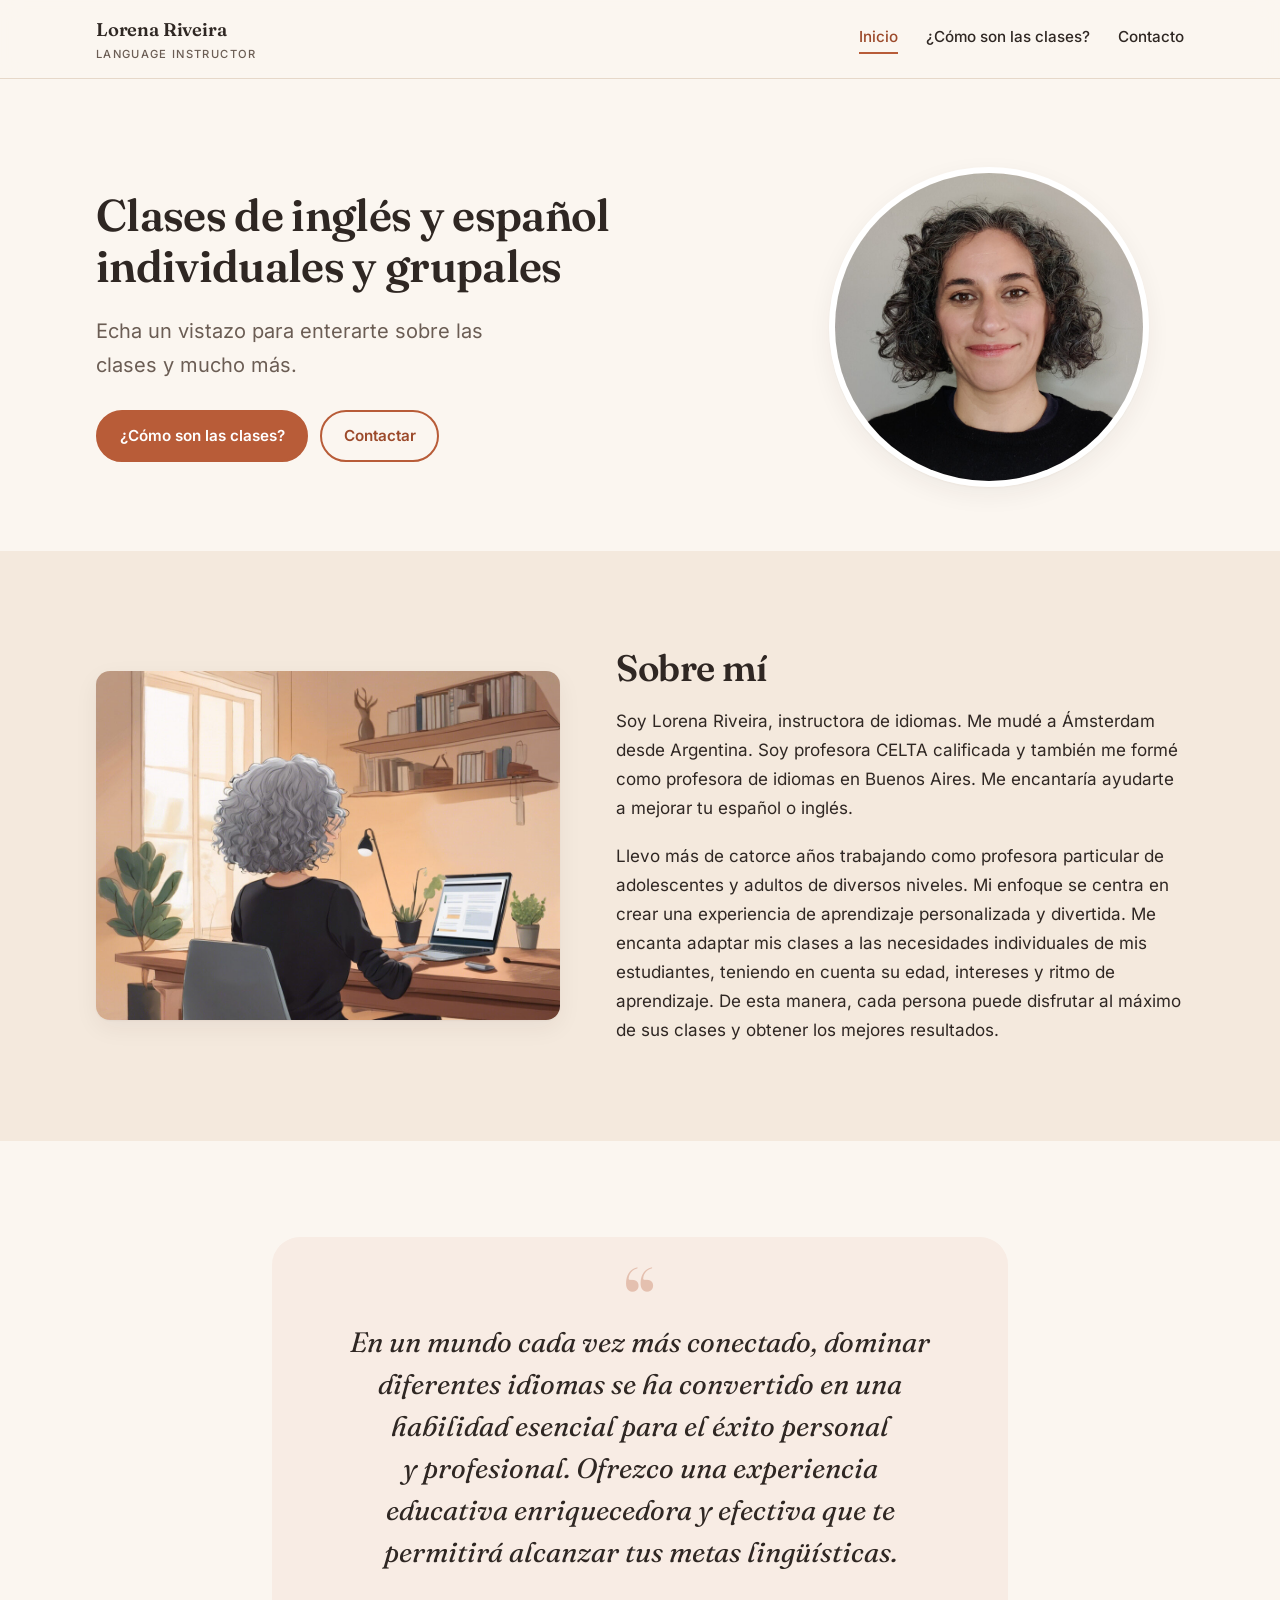
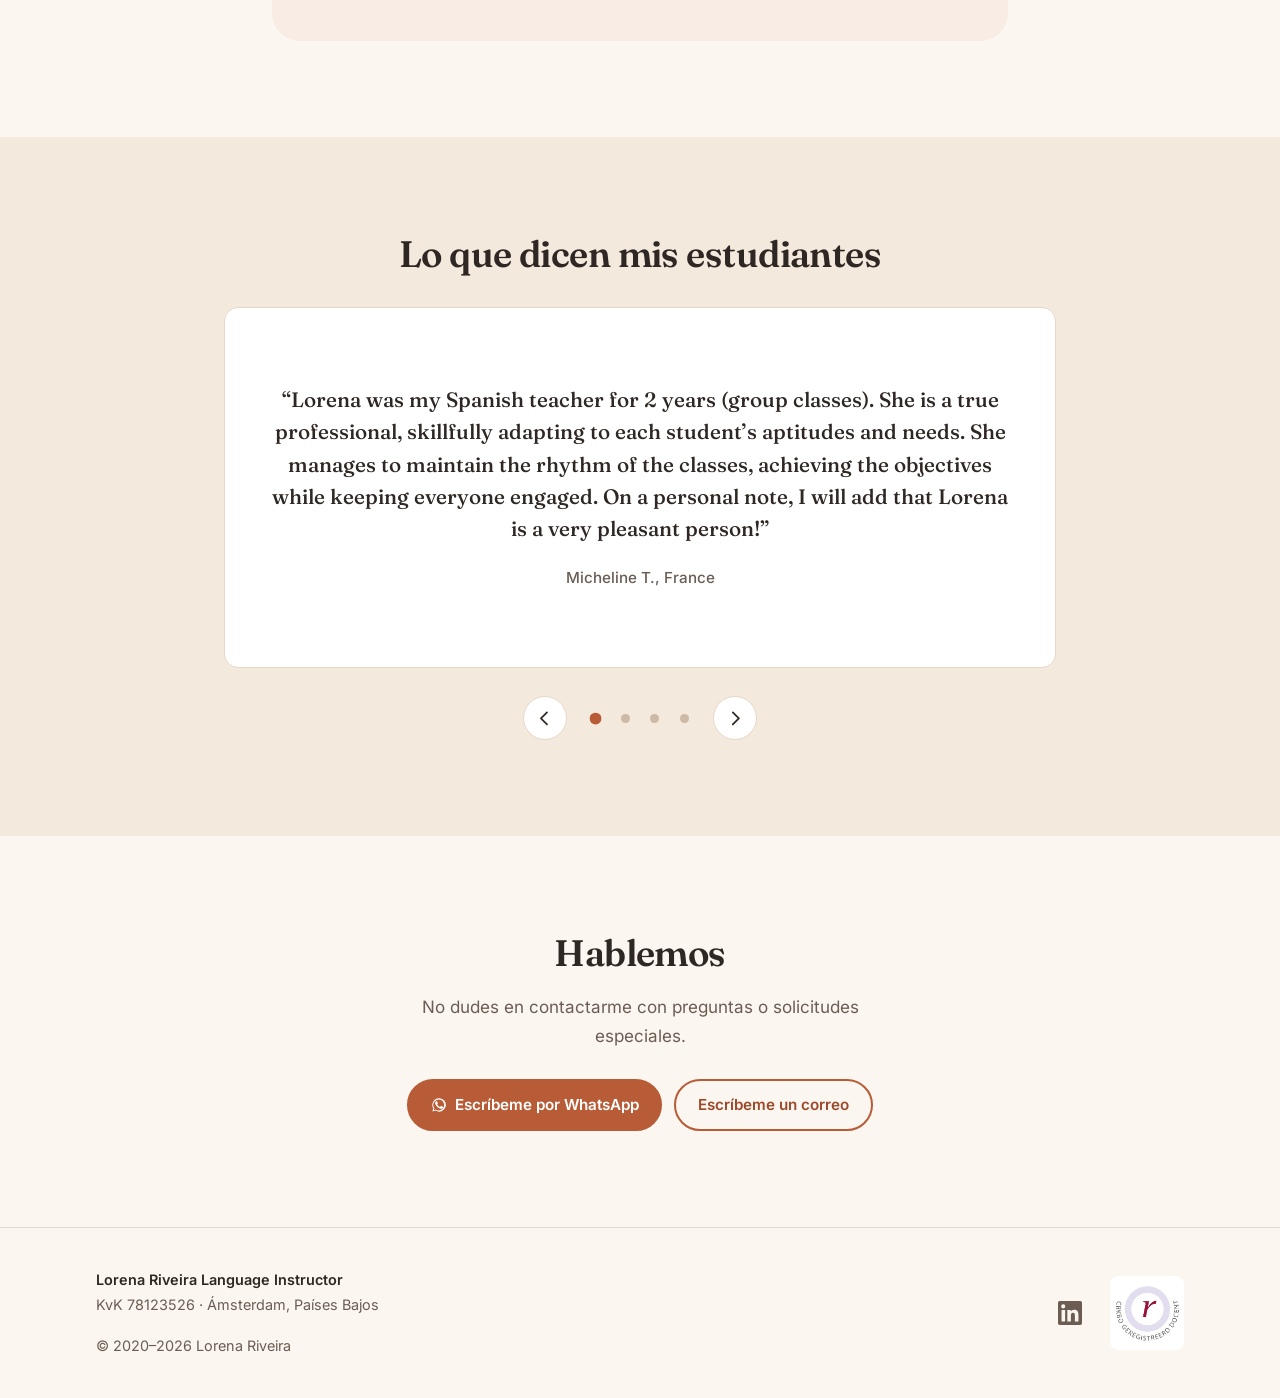
==== index.html @ a6ba4ea4 "Aloja las tipografías en el repositorio y añade datos estructurados Las ocho páginas cargaban Fraunc" ====
<!DOCTYPE html>
<html lang="es">
<head>
<meta charset="utf-8">
<meta name="viewport" content="width=device-width, initial-scale=1">
<title>Lorena Riveira — Clases de inglés y español en Ámsterdam</title>
<meta name="description" content="Clases de inglés y español, individuales y grupales, presenciales y online. Profesora CELTA con más de catorce años de experiencia con adolescentes y adultos.">
<link rel="canonical" href="https://lorenariveira.com/">
<meta property="og:title" content="Lorena Riveira — Clases de inglés y español">
<meta property="og:description" content="Clases individuales y grupales, presenciales y online, adaptadas a tus necesidades.">
<meta property="og:image" content="https://lorenariveira.com/assets/img/lorena-retrato.jpg">
<meta property="og:type" content="website">
<meta property="og:locale" content="es_ES">

<link rel="stylesheet" href="assets/css/style.css">
<script type="application/ld+json">
{
  "@context": "https://schema.org",
  "@graph": [
    {
      "@type": "WebSite",
      "@id": "https://lorenariveira.com/#sitio",
      "url": "https://lorenariveira.com/",
      "name": "Lorena Riveira — Language Instructor",
      "inLanguage": "es",
      "publisher": { "@id": "https://lorenariveira.com/#lorena" }
    },
    {
      "@type": "Person",
      "@id": "https://lorenariveira.com/#lorena",
      "name": "Lorena Riveira",
      "jobTitle": "Profesora de idiomas",
      "description": "Profesora de inglés y español en Ámsterdam, con más de catorce años de experiencia con adolescentes y adultos.",
      "url": "https://lorenariveira.com/",
      "image": "https://lorenariveira.com/assets/img/lorena-retrato.jpg",
      "email": "info@lorenariveira.com",
      "sameAs": ["https://www.linkedin.com/in/lorenariveira"],
      "knowsLanguage": [
        { "@type": "Language", "name": "Español", "alternateName": "es" },
        { "@type": "Language", "name": "Inglés", "alternateName": "en" }
      ],
      "hasCredential": {
        "@type": "EducationalOccupationalCredential",
        "credentialCategory": "certificate",
        "name": "CELTA — Certificate in Teaching English to Speakers of Other Languages"
      },
      "address": {
        "@type": "PostalAddress",
        "addressLocality": "Ámsterdam",
        "addressCountry": "NL"
      },
      "worksFor": { "@id": "https://lorenariveira.com/#negocio" }
    },
    {
      "@type": "Organization",
      "@id": "https://lorenariveira.com/#negocio",
      "name": "Lorena Riveira Language Instructor",
      "url": "https://lorenariveira.com/",
      "email": "info@lorenariveira.com",
      "founder": { "@id": "https://lorenariveira.com/#lorena" },
      "identifier": [
        { "@type": "PropertyValue", "name": "KvK", "value": "78123526" }
      ],
      "address": {
        "@type": "PostalAddress",
        "addressLocality": "Ámsterdam",
        "addressCountry": "NL"
      },
      "areaServed": [
        { "@type": "City", "name": "Ámsterdam" },
        { "@type": "Country", "name": "Países Bajos" }
      ]
    },
    {
      "@type": "Service",
      "@id": "https://lorenariveira.com/#clases",
      "name": "Clases de inglés y español",
      "serviceType": "Clases particulares de idiomas",
      "description": "Clases individuales y grupales de inglés y español, presenciales en Ámsterdam u online, con programas personalizados.",
      "url": "https://lorenariveira.com/clases.html",
      "provider": { "@id": "https://lorenariveira.com/#lorena" },
      "areaServed": [{ "@type": "City", "name": "Ámsterdam" }],
      "availableLanguage": [
        { "@type": "Language", "name": "Español", "alternateName": "es" },
        { "@type": "Language", "name": "Inglés", "alternateName": "en" }
      ],
      "audience": { "@type": "Audience", "audienceType": "Adolescentes y adultos" }
    }
  ]
}
</script>
</head>
<body>

<a class="saltar" href="#contenido">Saltar al contenido</a>

<header class="cabecera">
  <div class="contenedor cabecera__inner">
    <a class="marca" href="index.html">Lorena Riveira<span>Language Instructor</span></a>
    <nav class="nav" aria-label="Navegación principal">
      <a href="index.html" aria-current="page">Inicio</a>
      <a href="clases.html">¿Cómo son las clases?</a>
      <a href="#contacto">Contacto</a>
    </nav>
  </div>
</header>

<main id="contenido">

  <section class="portada">
    <div class="contenedor portada__grid">
      <div class="portada__texto">
        <h1><span class="nowrap">Clases de inglés y español</span><br>individuales y grupales</h1>
        <p class="portada__entradilla">Echa un vistazo para enterarte sobre las clases y mucho más.</p>
        <div class="portada__acciones">
          <a class="boton" href="clases.html">¿Cómo son las clases?</a>
          <a class="boton boton--fantasma" href="#contacto">Contactar</a>
        </div>
      </div>
      <img class="retrato" src="assets/img/lorena-retrato.jpg" width="800" height="800"
           alt="Retrato de Lorena Riveira">
    </div>
  </section>

  <section class="seccion seccion--alt" aria-labelledby="info">
    <div class="contenedor sobre__grid">
      <img class="sobre__imagen" src="assets/img/clases-ilustracion.jpg" width="1024" height="768"
           alt="Ilustración de Lorena dando clase desde su escritorio, frente al ordenador">
      <div>
        <h2 id="info">Sobre mí</h2>
        <p>Soy Lorena Riveira, instructora de idiomas. Me mudé a Ámsterdam desde Argentina. Soy profesora CELTA calificada y también me formé como profesora de idiomas en Buenos Aires. Me encantaría ayudarte a mejorar tu español o inglés.</p>
        <p>Llevo más de catorce años trabajando como profesora particular de adolescentes y adultos de diversos niveles. Mi enfoque se centra en crear una experiencia de aprendizaje personalizada y divertida. Me encanta adaptar mis clases a las necesidades individuales de mis estudiantes, teniendo en cuenta su edad, intereses y ritmo de aprendizaje. De esta manera, cada persona puede disfrutar al máximo de sus clases y obtener los mejores resultados.</p>
      </div>
    </div>
  </section>

  <section class="seccion">
    <div class="contenedor">
      <p class="destacado">En un mundo cada vez más conectado, dominar diferentes idiomas se ha convertido en una habilidad esencial para el éxito personal y profesional. Ofrezco una experiencia educativa enriquecedora y efectiva que te permitirá alcanzar tus metas lingüísticas.</p>
    </div>
  </section>

  <section class="seccion seccion--alt" aria-labelledby="testimonios">
    <div class="contenedor">
      <h2 id="testimonios" class="titulo-centrado">Lo que dicen mis estudiantes</h2>

      <div class="carrusel" data-carrusel role="group"
           aria-roledescription="carrusel" aria-label="Testimonios de estudiantes">
        <div class="carrusel__ventana">
          <ul class="carrusel__pista" data-pista>

            <li class="carrusel__slide">
              <figure class="testimonio">
                <blockquote lang="en">Lorena was my Spanish teacher for 2 years (group classes). She is a true professional, skillfully adapting to each student’s aptitudes and needs. She manages to maintain the rhythm of the classes, achieving the objectives while keeping everyone engaged. On a personal note, I will add that Lorena is a very pleasant person!</blockquote>
                <figcaption>Micheline T., France</figcaption>
              </figure>
            </li>

            <li class="carrusel__slide">
              <figure class="testimonio">
                <blockquote>Cinco minutos me llevó darme cuenta que era LA profe de inglés que estaba buscando. Tomo clases con Lorena hace un poco más de 3 años y fue la mejor decisión que pude haber tomado. Volví de un viaje que me hizo dar cuenta que necesitaba reforzar y re-aprender el inglés básico que había aprendido en la escuela. Paciencia, compromiso y dedicación son las palabras que la describen a Lorena como la mejor profe que vas a conocer. ¡¡Gracias Lorena!!</blockquote>
                <figcaption>Gabriela T., Argentina</figcaption>
              </figure>
            </li>

            <li class="carrusel__slide">
              <figure class="testimonio">
                <blockquote lang="en">Lorena helped me overcome the barrier of understanding English to finally be able to speak it with confidence. Her classes are dynamic, entertaining, and she always prepared the classes according to my interests. For several years I studied English, but I'm certain that it was with Lorena's classes that I gained confidence while I never got bored. I totally recommend her.</blockquote>
                <figcaption>Evelyn L., Netherlands</figcaption>
              </figure>
            </li>

            <li class="carrusel__slide">
              <figure class="testimonio">
                <blockquote lang="en">My experience with Lorena as an English teacher was excellent. She is a great teacher: responsible, flexible, observant and innovative. In her classes she always looked for the way to integrate methodologies and pedagogical tools that adapt to my needs. It was a great learning experience!</blockquote>
                <figcaption>Juan G., Argentina</figcaption>
              </figure>
            </li>

          </ul>
        </div>

        <div class="carrusel__controles">
          <button class="carrusel__flecha" type="button" data-anterior aria-label="Testimonio anterior">
            <svg viewBox="0 0 24 24" aria-hidden="true"><path d="M15 5l-7 7 7 7" fill="none" stroke="currentColor" stroke-width="2" stroke-linecap="round" stroke-linejoin="round"/></svg>
          </button>
          <div class="carrusel__puntos" data-puntos></div>
          <button class="carrusel__flecha" type="button" data-siguiente aria-label="Testimonio siguiente">
            <svg viewBox="0 0 24 24" aria-hidden="true"><path d="M9 5l7 7-7 7" fill="none" stroke="currentColor" stroke-width="2" stroke-linecap="round" stroke-linejoin="round"/></svg>
          </button>
        </div>
      </div>
    </div>
  </section>

  <section class="seccion contacto" id="contacto" aria-labelledby="contacto-titulo">
    <div class="contenedor">
      <h2 id="contacto-titulo">Hablemos</h2>
      <p>No dudes en contactarme con preguntas o solicitudes especiales.</p>
      <div class="contacto__acciones">
        <a class="boton" href="https://wa.me/qr/J2IYGOXS4OORE1" target="_blank" rel="noopener">
          <svg viewBox="0 0 24 24" aria-hidden="true"><path d="M17.5 14.4c-.3-.2-1.7-.9-2-1-.3-.1-.5-.1-.7.2-.2.3-.7.9-.9 1.1-.2.2-.3.2-.6.1-.3-.2-1.2-.5-2.3-1.4-.9-.8-1.4-1.7-1.6-2-.2-.3 0-.5.1-.6l.5-.6c.1-.2.2-.3.3-.5 0-.2 0-.4 0-.5 0-.2-.7-1.6-.9-2.2-.2-.6-.5-.5-.7-.5h-.6c-.2 0-.5.1-.8.4-.3.3-1 1-1 2.5s1.1 2.9 1.2 3.1c.2.2 2.1 3.2 5.1 4.5.7.3 1.3.5 1.7.6.7.2 1.4.2 1.9.1.6-.1 1.7-.7 2-1.4.2-.7.2-1.3.2-1.4-.1-.1-.3-.2-.6-.3zM12 2A10 10 0 0 0 3.5 17.2L2 22l4.9-1.6A10 10 0 1 0 12 2zm0 18.2c-1.6 0-3.2-.4-4.5-1.2l-.3-.2-3 1 .8-2.9-.2-.3A8.2 8.2 0 1 1 12 20.2z"/></svg>
          Escríbeme por WhatsApp
        </a>
        <a class="boton boton--fantasma" href="mailto:info@lorenariveira.com?subject=Contacto%20desde%20lorenariveira.com" target="_blank" rel="noopener">Escríbeme un correo</a>
      </div>
    </div>
  </section>

</main>

<footer class="pie">
  <div class="contenedor pie__inner">
    <div>
      <p><strong>Lorena Riveira Language Instructor</strong><br>
      KvK 78123526 · Ámsterdam, Países Bajos</p>
      <p>© 2020–2026 Lorena Riveira</p>
    </div>
    <div class="pie__marcas">
      <a class="pie__social" href="https://www.linkedin.com/in/lorenariveira"
         target="_blank" rel="noopener" aria-label="Perfil de Lorena Riveira en LinkedIn">
        <svg viewBox="0 0 24 24" fill="currentColor" aria-hidden="true">
          <path d="M20.45 20.45h-3.56v-5.57c0-1.33-.03-3.04-1.85-3.04-1.86 0-2.14 1.45-2.14 2.94v5.67H9.35V9h3.41v1.56h.05c.47-.9 1.63-1.85 3.36-1.85 3.59 0 4.26 2.37 4.26 5.45v6.29zM5.34 7.43a2.07 2.07 0 1 1 0-4.13 2.07 2.07 0 0 1 0 4.13zM7.12 20.45H3.55V9h3.57v11.45zM22.22 0H1.77C.79 0 0 .77 0 1.72v20.56C0 23.23.79 24 1.77 24h20.45c.98 0 1.78-.77 1.78-1.72V1.72C24 .77 23.2 0 22.22 0z"/>
        </svg>
      </a>
      <img class="pie__sello" src="assets/img/crkbo.jpg" width="283" height="283"
           alt="Sello de registro CRKBO como docente acreditada">
    </div>
  </div>
</footer>

<script src="assets/js/revelar.js" defer></script>
<script src="assets/js/carrusel.js" defer></script>
</body>
</html>
---- assets/css/style.css ----
/* ---------------------------------------------------------------
   Lorena Riveira — Language Instructor
   Paleta cálida inspirada en la ilustración del estudio.
   --------------------------------------------------------------- */

/* Tipografías ------------------------------------------------------
   Alojadas aquí a propósito, no en fonts.googleapis.com: servidas
   desde Google, el navegador de cada visitante le entrega su IP antes
   de que la página cargue y sin consentimiento. Ver CLAUDE.md.

   Las dos son fuentes variables, así que un solo archivo cubre todo
   el rango de grosores; por eso hay seis archivos y no catorce. Los
   `unicode-range` son los de Google sin tocar: si el texto solo usa
   latín básico, el navegador ni descarga el archivo `latin-ext`.
   ------------------------------------------------------------------ */

@font-face {
  font-family: "Fraunces";
  font-style: normal;
  font-weight: 500 600;
  font-display: swap;
  src: url(../fuentes/fraunces-normal-latin.woff2) format("woff2");
  unicode-range: U+0000-00FF, U+0131, U+0152-0153, U+02BB-02BC, U+02C6, U+02DA, U+02DC, U+0304, U+0308, U+0329, U+2000-206F, U+20AC, U+2122, U+2191, U+2193, U+2212, U+2215, U+FEFF, U+FFFD;
}
@font-face {
  font-family: "Fraunces";
  font-style: normal;
  font-weight: 500 600;
  font-display: swap;
  src: url(../fuentes/fraunces-normal-latin-ext.woff2) format("woff2");
  unicode-range: U+0100-02BA, U+02BD-02C5, U+02C7-02CC, U+02CE-02D7, U+02DD-02FF, U+0304, U+0308, U+0329, U+1D00-1DBF, U+1E00-1E9F, U+1EF2-1EFF, U+2020, U+20A0-20AB, U+20AD-20C0, U+2113, U+2C60-2C7F, U+A720-A7FF;
}
@font-face {
  font-family: "Fraunces";
  font-style: italic;
  font-weight: 400 500;
  font-display: swap;
  src: url(../fuentes/fraunces-cursiva-latin.woff2) format("woff2");
  unicode-range: U+0000-00FF, U+0131, U+0152-0153, U+02BB-02BC, U+02C6, U+02DA, U+02DC, U+0304, U+0308, U+0329, U+2000-206F, U+20AC, U+2122, U+2191, U+2193, U+2212, U+2215, U+FEFF, U+FFFD;
}
@font-face {
  font-family: "Fraunces";
  font-style: italic;
  font-weight: 400 500;
  font-display: swap;
  src: url(../fuentes/fraunces-cursiva-latin-ext.woff2) format("woff2");
  unicode-range: U+0100-02BA, U+02BD-02C5, U+02C7-02CC, U+02CE-02D7, U+02DD-02FF, U+0304, U+0308, U+0329, U+1D00-1DBF, U+1E00-1E9F, U+1EF2-1EFF, U+2020, U+20A0-20AB, U+20AD-20C0, U+2113, U+2C60-2C7F, U+A720-A7FF;
}
@font-face {
  font-family: "Inter";
  font-style: normal;
  font-weight: 400 600;
  font-display: swap;
  src: url(../fuentes/inter-normal-latin.woff2) format("woff2");
  unicode-range: U+0000-00FF, U+0131, U+0152-0153, U+02BB-02BC, U+02C6, U+02DA, U+02DC, U+0304, U+0308, U+0329, U+2000-206F, U+20AC, U+2122, U+2191, U+2193, U+2212, U+2215, U+FEFF, U+FFFD;
}
@font-face {
  font-family: "Inter";
  font-style: normal;
  font-weight: 400 600;
  font-display: swap;
  src: url(../fuentes/inter-normal-latin-ext.woff2) format("woff2");
  unicode-range: U+0100-02BA, U+02BD-02C5, U+02C7-02CC, U+02CE-02D7, U+02DD-02FF, U+0304, U+0308, U+0329, U+1D00-1DBF, U+1E00-1E9F, U+1EF2-1EFF, U+2020, U+20A0-20AB, U+20AD-20C0, U+2113, U+2C60-2C7F, U+A720-A7FF;
}

:root {
  --crema:      #fbf6f0;
  --crema-alt:  #f4e9dd;
  --tinta:      #2f2723;
  --tinta-suave:#6b5d54;
  --terracota:  #b85c38;
  --terracota-o:#9c4a2b;
  --salvia:     #7c8f74;
  --borde:      #e6d8c9;

  --ancho: 68rem;
  --radio: 14px;
  --sombra: 0 1px 2px rgb(47 39 35 / .04), 0 8px 24px rgb(47 39 35 / .06);

  --display: "Fraunces", Georgia, "Times New Roman", serif;
  --texto: "Inter", system-ui, -apple-system, "Segoe UI", sans-serif;
}

*, *::before, *::after { box-sizing: border-box; }

html { scroll-behavior: smooth; }

body {
  margin: 0;
  background: var(--crema);
  color: var(--tinta);
  font-family: var(--texto);
  font-size: 1.0625rem;
  line-height: 1.7;
  -webkit-font-smoothing: antialiased;
}

img { max-width: 100%; height: auto; display: block; }

a { color: var(--terracota-o); }
a:hover { color: var(--terracota); }

h1, h2, h3 {
  font-family: var(--display);
  font-weight: 600;
  line-height: 1.15;
  letter-spacing: -0.015em;
  margin: 0 0 .5em;
}

h1 { font-size: clamp(2.1rem, 5.2vw, 3.4rem); }
h2 { font-size: clamp(1.6rem, 3.4vw, 2.3rem); }
h3 { font-size: 1.2rem; letter-spacing: -0.005em; }

p { margin: 0 0 1.15em; }
p:last-child { margin-bottom: 0; }

.contenedor {
  width: min(100% - 2.5rem, var(--ancho));
  margin-inline: auto;
}

.seccion { padding: clamp(3.5rem, 8vw, 6rem) 0; }
.seccion--alt { background: var(--crema-alt); }

/* Accesibilidad: salto al contenido -------------------------------- */
.saltar {
  position: absolute;
  left: -9999px;
  background: var(--tinta);
  color: var(--crema);
  padding: .7rem 1.1rem;
  border-radius: 0 0 var(--radio) 0;
  z-index: 100;
}
.saltar:focus { left: 0; top: 0; }

:focus-visible {
  outline: 3px solid var(--terracota);
  outline-offset: 3px;
  border-radius: 4px;
}

/* Cabecera --------------------------------------------------------- */
.cabecera {
  position: sticky;
  top: 0;
  z-index: 50;
  background: rgb(251 246 240 / .88);
  backdrop-filter: blur(10px);
  border-bottom: 1px solid var(--borde);
}

.cabecera__inner {
  display: flex;
  align-items: center;
  justify-content: space-between;
  gap: 1.5rem;
  padding: .85rem 0;
  flex-wrap: wrap;
}

.marca {
  font-family: var(--display);
  font-size: 1.15rem;
  font-weight: 600;
  color: var(--tinta);
  text-decoration: none;
  letter-spacing: -0.01em;
}
.marca span { display: block; font-family: var(--texto); font-size: .7rem; font-weight: 500;
  letter-spacing: .12em; text-transform: uppercase; color: var(--tinta-suave); }

.nav { display: flex; align-items: center; gap: clamp(.9rem, 2.5vw, 1.75rem); flex-wrap: wrap; }

.nav a {
  color: var(--tinta);
  text-decoration: none;
  font-size: .95rem;
  font-weight: 500;
  padding-bottom: 2px;
  border-bottom: 2px solid transparent;
}
.nav a:hover { border-bottom-color: var(--terracota); }
.nav a[aria-current="page"] { border-bottom-color: var(--terracota); color: var(--terracota-o); }

/* Botones ---------------------------------------------------------- */
.boton {
  display: inline-flex;
  align-items: center;
  gap: .5rem;
  background: var(--terracota);
  color: #fff;
  text-decoration: none;
  font-weight: 600;
  font-size: .95rem;
  padding: .7rem 1.35rem;
  border-radius: 999px;
  border: 2px solid var(--terracota);
  transition: background .18s ease, transform .18s ease;
}
.boton:hover { background: var(--terracota-o); border-color: var(--terracota-o); color: #fff; transform: translateY(-1px); }

.boton--fantasma { background: transparent; color: var(--terracota-o); }
.boton--fantasma:hover { background: var(--terracota); color: #fff; }

.boton svg { width: 1.05em; height: 1.05em; fill: currentColor; }

/* Portada ---------------------------------------------------------- */
.portada { padding: clamp(3rem, 8vw, 5.5rem) 0 clamp(2.5rem, 6vw, 4rem); }

.portada__grid {
  display: grid;
  grid-template-columns: 1.3fr .8fr;
  gap: clamp(2rem, 5vw, 4rem);
  align-items: center;
}

/* La columna de texto se declara contenedor para poder medirla: así el
   titular se dimensiona según su ancho real y nunca parte "Clases de
   inglés y español" en dos, ni se desborda en pantallas estrechas. */
.portada__texto { container-type: inline-size; }

.portada h1 { font-size: min(7cqi, 3.2rem); }

/* Portada sin imagen: una sola columna centrada. */
.portada--simple .portada__texto { max-width: 42rem; margin-inline: auto; text-align: center; }
.portada--simple .portada__entradilla { max-width: 38ch; margin-inline: auto; }

.nowrap { white-space: nowrap; }

.portada__entradilla {
  font-size: clamp(1.05rem, 2vw, 1.25rem);
  color: var(--tinta-suave);
  max-width: 34ch;
}

.portada__acciones { display: flex; gap: .75rem; flex-wrap: wrap; margin-top: 1.75rem; }

/* El retrato es solo imagen, sin enlace: es lo primero que se ve y sacar de la
   página desde ahí sería trabajar en contra. LinkedIn se enlaza desde el pie. */
.retrato {
  width: 100%;
  max-width: 20rem;
  margin-inline: auto;
  border-radius: 50%;
  aspect-ratio: 1;
  object-fit: cover;
  box-shadow: var(--sombra);
  border: 6px solid #fff;
}

/* Bloque "sobre mí" ------------------------------------------------ */
.sobre__grid {
  display: grid;
  grid-template-columns: .9fr 1.1fr;
  gap: clamp(2rem, 5vw, 3.5rem);
  align-items: center;
}

.sobre__imagen { border-radius: var(--radio); box-shadow: var(--sombra); }

/* Cita destacada --------------------------------------------------- */
/* Más estrecha que el carrusel de testimonios (52rem) para que se lea como
   una frase suelta y no como otro bloque más de la página. */
.destacado {
  position: relative;
  max-width: 46rem;
  margin-inline: auto;
  background: #f8ece4;              /* terracota muy diluido sobre la crema */
  border-radius: 28px;
  padding: clamp(4rem, 8vw, 5.25rem) clamp(2rem, 6vw, 4rem) clamp(3rem, 6vw, 4.25rem);
  text-align: center;
  font-family: var(--display);
  font-style: italic;
  font-weight: 400;
  font-size: clamp(1.3rem, 2.7vw, 1.75rem);
  line-height: 1.5;
  color: var(--tinta);
  text-wrap: balance;
  transition: opacity .6s ease, translate .6s ease;
}

/* Comilla de apertura, decorativa. */
.destacado::before {
  content: "\201C";
  position: absolute;
  top: clamp(1rem, 3vw, 1.5rem);
  left: 50%;
  translate: -50% 0;
  font-style: normal;
  font-weight: 600;
  font-size: clamp(4rem, 9vw, 5.5rem);
  line-height: 1;
  color: var(--terracota);
  opacity: .3;
}

/* Tarjetas --------------------------------------------------------- */
.tarjetas {
  display: grid;
  grid-template-columns: repeat(auto-fit, minmax(17rem, 1fr));
  gap: 1.5rem;
  list-style: none;
  padding: 0;
  margin: 0;
}

.tarjeta {
  background: #fff;
  border: 1px solid var(--borde);
  border-radius: var(--radio);
  padding: 1.75rem;
  box-shadow: var(--sombra);
  /* "translate" es una propiedad aparte de "transform": la aparición al hacer
     scroll usa la primera y el hover la segunda, así no se pisan entre ellas. */
  transition: transform .22s ease, box-shadow .22s ease, border-color .22s ease,
              opacity .5s ease, translate .5s ease;
}

.tarjeta:hover {
  transform: translateY(-6px);
  border-color: #d9c4ad;
  box-shadow: 0 3px 6px rgb(47 39 35 / .06), 0 20px 44px rgb(47 39 35 / .13);
}

.tarjeta h3 { color: var(--terracota-o); margin-bottom: .55rem; text-align: center; }
.tarjeta p { color: var(--tinta-suave); font-size: 1rem; }

.tarjeta__icono {
  display: grid;
  place-items: center;
  width: 3.25rem;
  height: 3.25rem;
  margin: 0 auto 1.1rem;
  border-radius: 50%;
  background: var(--crema-alt);
  color: var(--terracota);
}
.tarjeta__icono svg { width: 1.7rem; height: 1.7rem; }

/* Franja de datos rápidos ------------------------------------------ */
.datos {
  display: flex;
  flex-wrap: wrap;
  justify-content: center;
  gap: .5rem 1.9rem;
  list-style: none;
  padding: 0;
  margin: 1.9rem 0 0;
  font-size: .9rem;
  font-weight: 500;
  color: var(--tinta-suave);
}

/* Sin fondo ni borde: sueltos sobre el fondo, con un punto que los separa
   sin encerrarlos. Al partirse en varias líneas siguen alineados. */
.datos li { display: flex; align-items: center; gap: .55rem; }

.datos li::before {
  content: "";
  flex: none;
  width: .35rem;
  height: .35rem;
  border-radius: 50%;
  background: var(--terracota);
}

/* En pantallas estrechas la fila centrada se partía en escalera, con unos
   datos solos y otros emparejados. En dos columnas fijas quedan alineados. */
@media (max-width: 30rem) {
  .datos {
    display: grid;
    grid-template-columns: 1fr 1fr;
    max-width: 22rem;
    margin-inline: auto;
    gap: .65rem 1rem;
    font-size: .84rem;
    text-align: left;
  }

  .datos li { align-items: start; }
  .datos li::before { margin-top: .45em; }
}

/* Aparición al hacer scroll ---------------------------------------- */
/* La clase "con-revelado" la pone el JS: sin JavaScript nada se oculta. */
.con-revelado .tarjetas > li,
.con-revelado .destacado {
  opacity: 0;
  translate: 0 16px;
}
.con-revelado .tarjetas > li.visible,
.con-revelado .destacado.visible { opacity: 1; translate: 0 0; }

.con-revelado .tarjetas > li:nth-child(2) { transition-delay: .08s; }
.con-revelado .tarjetas > li:nth-child(3) { transition-delay: .16s; }
.con-revelado .tarjetas > li:nth-child(4) { transition-delay: .24s; }
.con-revelado .tarjetas > li:nth-child(5) { transition-delay: .32s; }
.con-revelado .tarjetas > li:nth-child(6) { transition-delay: .40s; }

/* Testimonios ------------------------------------------------------ */
.titulo-centrado { text-align: center; margin-bottom: 2rem; }

.testimonio {
  margin: 0;
  flex: 1;
  display: flex;
  flex-direction: column;
  justify-content: center;
  gap: 1.25rem;
  text-align: center;
  background: #fff;
  border: 1px solid var(--borde);
  border-radius: var(--radio);
  padding: clamp(1.75rem, 4vw, 2.75rem);
}

.testimonio blockquote {
  margin: 0;
  font-family: var(--display);
  font-size: clamp(1.05rem, 2vw, 1.3rem);
  line-height: 1.55;
  color: var(--tinta);
}
.testimonio blockquote::before { content: "\201C"; }
.testimonio blockquote::after  { content: "\201D"; }

.testimonio figcaption { color: var(--tinta-suave); font-size: .95rem; font-weight: 500; }

/* Carrusel --------------------------------------------------------- */
.carrusel { max-width: 52rem; margin-inline: auto; }

/* Sin JS los testimonios quedan apilados y todos legibles. */
.carrusel__pista { list-style: none; margin: 0; padding: 0; display: grid; gap: 1.5rem; }

.carrusel--activo .carrusel__ventana { overflow: hidden; touch-action: pan-y; }

.carrusel--activo .carrusel__pista {
  display: flex;
  gap: 0;
  transition: transform .55s cubic-bezier(.4, 0, .2, 1);
}

.carrusel--activo .carrusel__slide {
  flex: 0 0 100%;
  min-width: 100%;
  display: flex;
}

.carrusel__controles {
  display: none;
  align-items: center;
  justify-content: center;
  gap: 1rem;
  margin-top: 1.75rem;
}
.carrusel--activo .carrusel__controles { display: flex; }

.carrusel__flecha {
  width: 2.75rem;
  height: 2.75rem;
  display: grid;
  place-items: center;
  border: 1px solid var(--borde);
  border-radius: 50%;
  background: #fff;
  color: var(--tinta);
  cursor: pointer;
  transition: background .18s ease, color .18s ease, border-color .18s ease;
}
.carrusel__flecha:hover {
  background: var(--terracota);
  border-color: var(--terracota);
  color: #fff;
}
.carrusel__flecha svg { width: 1.3rem; height: 1.3rem; }

.carrusel__puntos { display: flex; gap: .25rem; }

.carrusel__punto {
  width: 1.6rem;
  height: 1.6rem;
  display: grid;
  place-items: center;
  padding: 0;
  border: 0;
  background: none;
  cursor: pointer;
}

.carrusel__punto::before {
  content: "";
  width: .55rem;
  height: .55rem;
  border-radius: 50%;
  background: #cdbaa6;
  transition: background .2s ease, transform .2s ease;
}
.carrusel__punto.es-actual::before { background: var(--terracota); transform: scale(1.3); }

/* Contacto --------------------------------------------------------- */
.contacto { text-align: center; }
.contacto p { max-width: 40ch; margin-inline: auto; color: var(--tinta-suave); }
.contacto__acciones { display: flex; gap: .75rem; justify-content: center; flex-wrap: wrap; margin-top: 1.75rem; }

/* Práctica: índice de actividades ---------------------------------- */
.actividad {
  display: flex;
  flex-direction: column;
  gap: .4rem;
  height: 100%;
  text-decoration: none;
  color: inherit;
}

.actividad h3 { text-align: left; }

.actividad__ir {
  margin-top: auto;
  padding-top: .9rem;
  font-size: .9rem;
  font-weight: 600;
  color: var(--terracota-o);
}
.actividad__ir::after { content: " →"; }

/* Práctica: actividades de huecos ---------------------------------- */
.quiz { max-width: 44rem; margin-inline: auto; }

.preguntas {
  display: grid;
  gap: 1rem;
  margin: 0;
  padding-left: 1.6rem;
}

.pregunta {
  background: #fff;
  border: 1px solid var(--borde);
  border-radius: var(--radio);
  padding: 1.1rem 1.25rem;
}

.pregunta__texto { margin: 0; line-height: 2.4; }

.pregunta__pista { color: var(--tinta-suave); font-size: .92rem; font-style: italic; }

.hueco {
  width: 8.5rem;
  padding: .3rem .6rem;
  border: 0;
  border-bottom: 2px solid var(--borde);
  border-radius: 4px 4px 0 0;
  background: var(--crema);
  font: inherit;
  color: var(--tinta);
}
.hueco:focus { outline: 2px solid var(--terracota); outline-offset: 1px; }

.hueco.es-bien { border-bottom-color: var(--salvia); background: #eef2ec; }
.hueco.es-casi { border-bottom-color: #c9922f; background: #faf1de; }
.hueco.es-mal  { border-bottom-color: var(--terracota); background: #fbeae3; }

.pregunta__aviso { margin: .5rem 0 0; font-size: .88rem; font-weight: 500; }
.pregunta__aviso:empty { display: none; }
.pregunta__aviso[data-estado="bien"]  { color: #4d6146; }
.pregunta__aviso[data-estado="casi"]  { color: #8a6318; }
.pregunta__aviso[data-estado="mal"],
.pregunta__aviso[data-estado="vacio"] { color: var(--terracota-o); }

.quiz__acciones { display: flex; flex-wrap: wrap; gap: .75rem; justify-content: center; margin-top: 1.75rem; }

.quiz__resultado {
  margin: 1.25rem 0 0;
  text-align: center;
  font-family: var(--display);
  font-size: 1.2rem;
}
.quiz__resultado:empty { display: none; }
.quiz__resultado[data-estado="bien"] { color: var(--salvia); }

/* Pie -------------------------------------------------------------- */
.pie {
  border-top: 1px solid var(--borde);
  padding: 2.5rem 0;
  font-size: .9rem;
  color: var(--tinta-suave);
}

.pie__inner {
  display: flex;
  align-items: center;
  justify-content: space-between;
  gap: 1.5rem;
  flex-wrap: wrap;
}

.pie strong { color: var(--tinta); font-weight: 600; }
.pie__sello { width: 74px; border-radius: 8px; }

.pie__marcas { display: flex; align-items: center; gap: 1.25rem; }

.pie__social {
  display: grid;
  place-items: center;
  width: 2.5rem;
  height: 2.5rem;
  border-radius: 50%;
  color: var(--tinta-suave);
  transition: color .18s ease, background .18s ease;
}
.pie__social:hover { color: var(--terracota); background: var(--crema-alt); }
.pie__social svg { width: 1.5rem; height: 1.5rem; }

/* Adaptación a móvil ----------------------------------------------- */
@media (max-width: 46rem) {
  .portada__grid,
  .sobre__grid { grid-template-columns: 1fr; }

  .portada__grid > :first-child { order: 2; }
  .retrato { max-width: 15rem; }
  .portada__entradilla { max-width: none; }
  .cabecera__inner { justify-content: center; text-align: center; }
  .pie__inner { justify-content: center; text-align: center; }
}

@media (prefers-reduced-motion: reduce) {
  html { scroll-behavior: auto; }
  * { transition: none !important; }
}
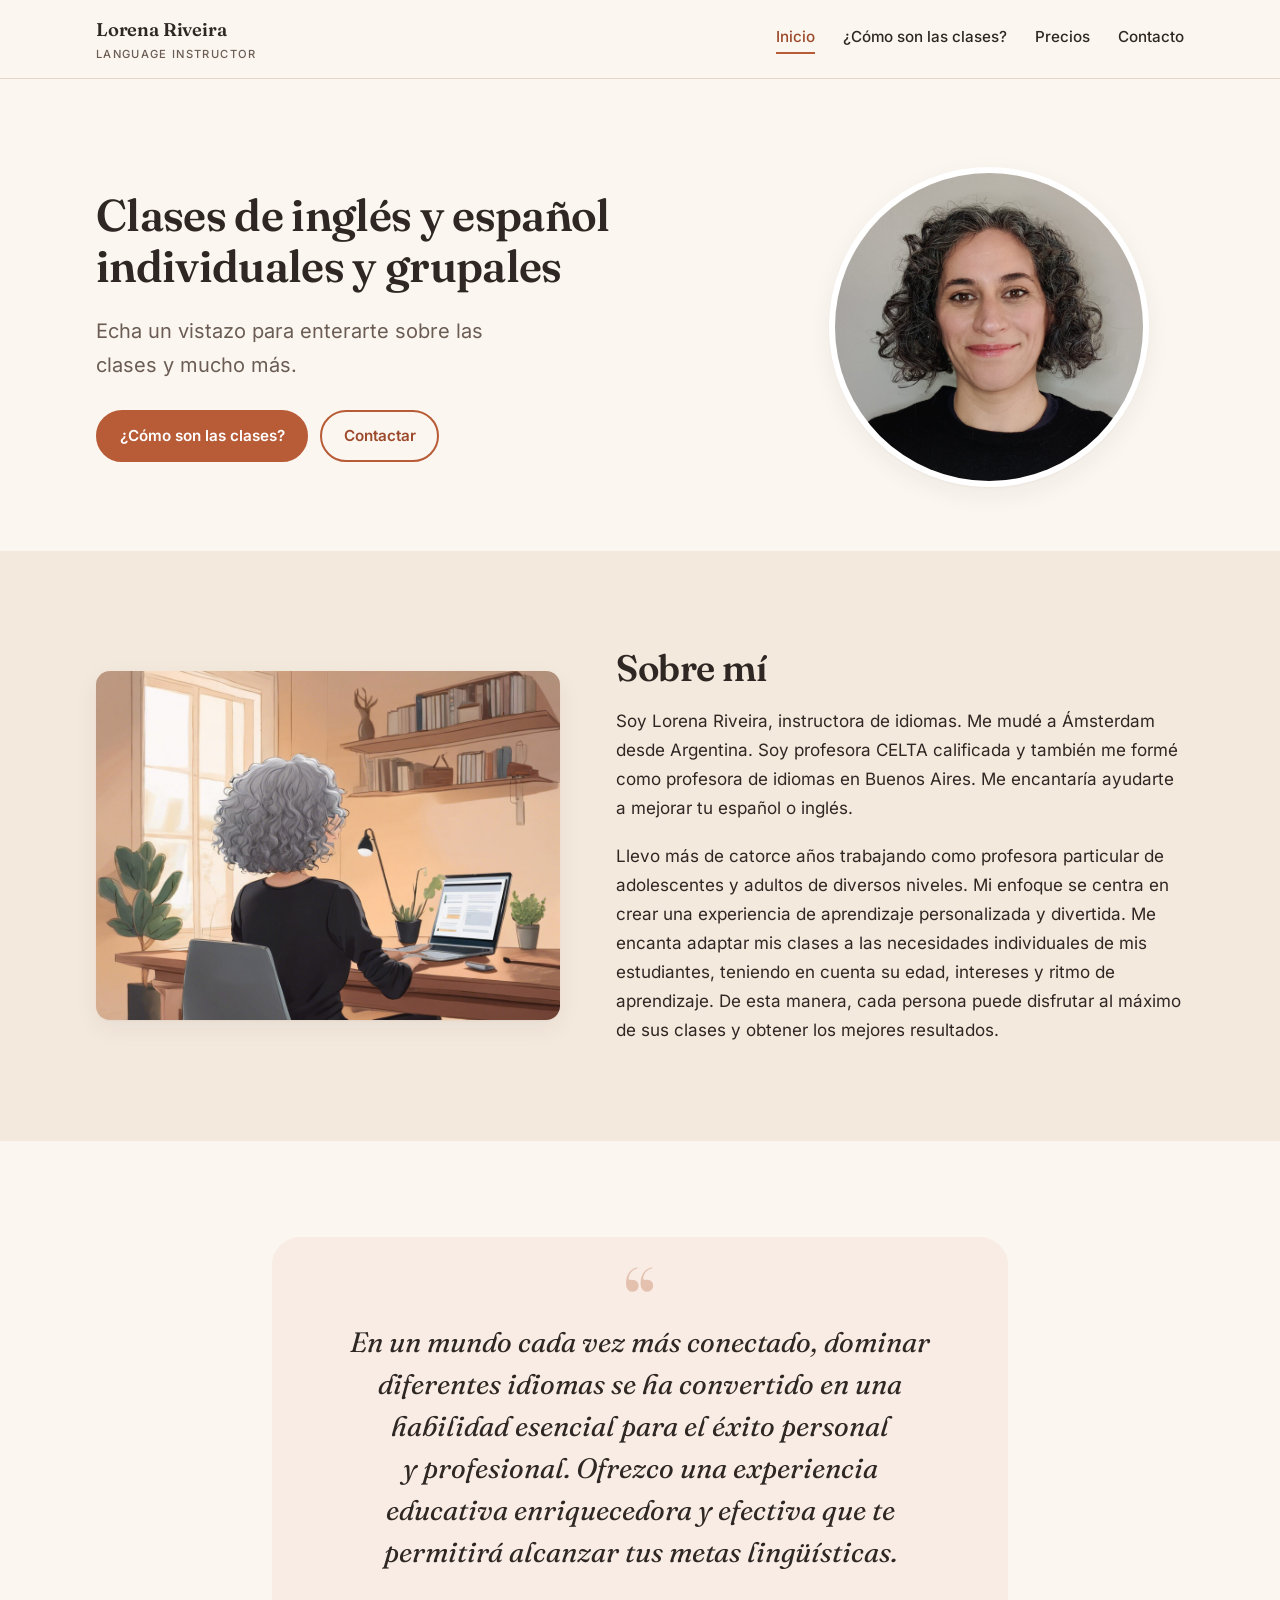
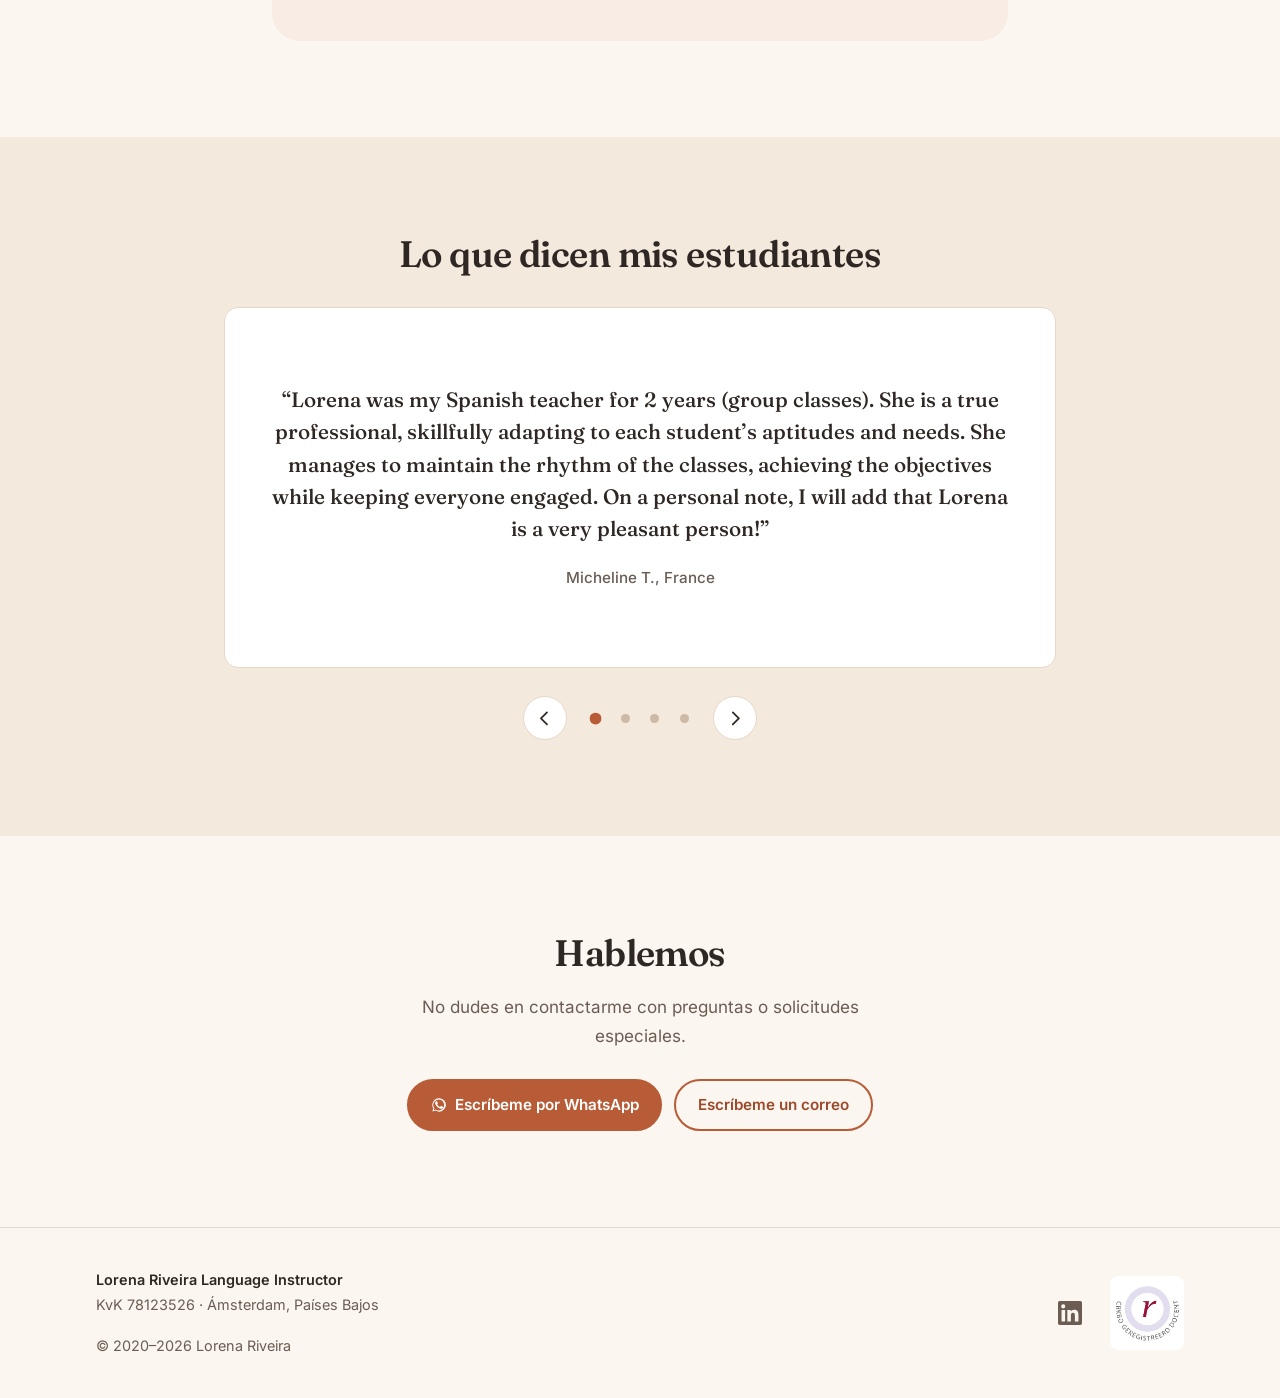
==== commit 22bbce3c: "Publica precios, clase de prueba y reserva en clases.html Hasta ahora el sitio no daba ni una cifra," ====
--- a/index.html
+++ b/index.html
@@ -23,7 +23,9 @@
       "url": "https://lorenariveira.com/",
       "name": "Lorena Riveira — Language Instructor",
       "inLanguage": "es",
-      "publisher": { "@id": "https://lorenariveira.com/#lorena" }
+      "publisher": {
+        "@id": "https://lorenariveira.com/#lorena"
+      }
     },
     {
       "@type": "Person",
@@ -34,10 +36,20 @@
       "url": "https://lorenariveira.com/",
       "image": "https://lorenariveira.com/assets/img/lorena-retrato.jpg",
       "email": "info@lorenariveira.com",
-      "sameAs": ["https://www.linkedin.com/in/lorenariveira"],
+      "sameAs": [
+        "https://www.linkedin.com/in/lorenariveira"
+      ],
       "knowsLanguage": [
-        { "@type": "Language", "name": "Español", "alternateName": "es" },
-        { "@type": "Language", "name": "Inglés", "alternateName": "en" }
+        {
+          "@type": "Language",
+          "name": "Español",
+          "alternateName": "es"
+        },
+        {
+          "@type": "Language",
+          "name": "Inglés",
+          "alternateName": "en"
+        }
       ],
       "hasCredential": {
         "@type": "EducationalOccupationalCredential",
@@ -49,7 +61,9 @@
         "addressLocality": "Ámsterdam",
         "addressCountry": "NL"
       },
-      "worksFor": { "@id": "https://lorenariveira.com/#negocio" }
+      "worksFor": {
+        "@id": "https://lorenariveira.com/#negocio"
+      }
     },
     {
       "@type": "Organization",
@@ -57,9 +71,15 @@
       "name": "Lorena Riveira Language Instructor",
       "url": "https://lorenariveira.com/",
       "email": "info@lorenariveira.com",
-      "founder": { "@id": "https://lorenariveira.com/#lorena" },
+      "founder": {
+        "@id": "https://lorenariveira.com/#lorena"
+      },
       "identifier": [
-        { "@type": "PropertyValue", "name": "KvK", "value": "78123526" }
+        {
+          "@type": "PropertyValue",
+          "name": "KvK",
+          "value": "78123526"
+        }
       ],
       "address": {
         "@type": "PostalAddress",
@@ -67,8 +87,14 @@
         "addressCountry": "NL"
       },
       "areaServed": [
-        { "@type": "City", "name": "Ámsterdam" },
-        { "@type": "Country", "name": "Países Bajos" }
+        {
+          "@type": "City",
+          "name": "Ámsterdam"
+        },
+        {
+          "@type": "Country",
+          "name": "Países Bajos"
+        }
       ]
     },
     {
@@ -78,13 +104,58 @@
       "serviceType": "Clases particulares de idiomas",
       "description": "Clases individuales y grupales de inglés y español, presenciales en Ámsterdam u online, con programas personalizados.",
       "url": "https://lorenariveira.com/clases.html",
-      "provider": { "@id": "https://lorenariveira.com/#lorena" },
-      "areaServed": [{ "@type": "City", "name": "Ámsterdam" }],
+      "provider": {
+        "@id": "https://lorenariveira.com/#lorena"
+      },
+      "areaServed": [
+        {
+          "@type": "City",
+          "name": "Ámsterdam"
+        }
+      ],
       "availableLanguage": [
-        { "@type": "Language", "name": "Español", "alternateName": "es" },
-        { "@type": "Language", "name": "Inglés", "alternateName": "en" }
-      ],
-      "audience": { "@type": "Audience", "audienceType": "Adolescentes y adultos" }
+        {
+          "@type": "Language",
+          "name": "Español",
+          "alternateName": "es"
+        },
+        {
+          "@type": "Language",
+          "name": "Inglés",
+          "alternateName": "en"
+        }
+      ],
+      "audience": {
+        "@type": "Audience",
+        "audienceType": "Adolescentes y adultos"
+      },
+      "offers": [
+        {
+          "@type": "Offer",
+          "name": "Clase de prueba",
+          "description": "Sesión de 30 minutos: entrevista para determinar nivel y objetivos, más una actividad oral breve.",
+          "price": 0,
+          "priceCurrency": "EUR"
+        },
+        {
+          "@type": "Offer",
+          "name": "Clases individuales",
+          "priceCurrency": "EUR",
+          "priceSpecification": {
+            "@type": "UnitPriceSpecification",
+            "priceCurrency": "EUR",
+            "minPrice": 45,
+            "unitCode": "HUR"
+          }
+        },
+        {
+          "@type": "Offer",
+          "name": "Paquete de 12 horas",
+          "price": 480,
+          "priceCurrency": "EUR",
+          "description": "Pago por adelantado."
+        }
+      ]
     }
   ]
 }
@@ -100,6 +171,7 @@
     <nav class="nav" aria-label="Navegación principal">
       <a href="index.html" aria-current="page">Inicio</a>
       <a href="clases.html">¿Cómo son las clases?</a>
+      <a href="clases.html#precios">Precios</a>
       <a href="#contacto">Contacto</a>
     </nav>
   </div>
--- a/assets/css/style.css
+++ b/assets/css/style.css
@@ -383,6 +383,97 @@
   .datos li::before { margin-top: .45em; }
 }
 
+/* Precios y clase de prueba ---------------------------------------- */
+/* La clase de prueba va antes que las cifras y con el fondo diluido de la
+   cita: es la oferta sin riesgo y tiene que leerse primero. */
+.prueba {
+  max-width: 46rem;
+  margin: 0 auto 2.25rem;
+  background: #f8ece4;
+  border-radius: var(--radio);
+  padding: clamp(1.5rem, 4vw, 2.25rem);
+  text-align: center;
+}
+
+.prueba__etiqueta {
+  font-family: var(--display);
+  font-weight: 600;
+  font-size: 1.15rem;
+  color: var(--terracota-o);
+  margin-bottom: .6rem;
+}
+
+.prueba p:last-child { color: var(--tinta-suave); margin: 0; }
+
+/* Dos tarjetas como mucho: con auto-fit y un mínimo alto no se parten en
+   tres columnas raquíticas si algún día se añade una tercera. */
+.precios {
+  display: grid;
+  grid-template-columns: repeat(auto-fit, minmax(15rem, 1fr));
+  gap: 1.5rem;
+  max-width: 46rem;
+  margin-inline: auto;
+  list-style: none;
+  padding: 0;
+}
+
+.precio {
+  background: #fff;
+  border: 1px solid var(--borde);
+  border-radius: var(--radio);
+  padding: 1.75rem;
+  box-shadow: var(--sombra);
+  text-align: center;
+}
+
+.precio__nombre {
+  font-weight: 600;
+  color: var(--tinta-suave);
+  font-size: .95rem;
+  margin-bottom: .5rem;
+}
+
+.precio__cifra {
+  font-family: var(--display);
+  font-weight: 600;
+  font-size: 2.1rem;
+  line-height: 1.1;
+  color: var(--terracota-o);
+  margin-bottom: .5rem;
+}
+
+/* La unidad no compite con la cifra: mismo color, tamaño de texto normal. */
+.precio__cifra span {
+  display: block;
+  font-family: var(--texto);
+  font-weight: 500;
+  font-size: .9rem;
+  color: var(--tinta-suave);
+  margin-top: .2rem;
+}
+
+.precio__nota { color: var(--tinta-suave); font-size: .9rem; margin: 0; }
+
+/* La letra pequeña de las tarifas: va debajo de las dos tarjetas y con su
+   mismo ancho, para que se lea como nota de ambas y no de una sola. */
+.precios__aclaracion {
+  max-width: 46rem;
+  margin: 1.25rem auto 0;
+  font-size: .85rem;
+  line-height: 1.55;
+  color: var(--tinta-suave);
+  text-align: center;
+  text-wrap: pretty;
+}
+
+.datos--precios { margin-top: 2rem; }
+
+/* El botón cierra la sección, después de las cifras: quien lo pulsa ya sabe
+   lo que cuesta. Abre el correo con asunto y mensaje puestos; la salida para
+   quien no use correo es la sección de contacto, que va justo debajo, y por
+   eso el botón puede permitirse llevar a un solo canal. */
+.precios__accion { margin-top: 2.25rem; text-align: center; }
+
 /* Aparición al hacer scroll ---------------------------------------- */
 /* La clase "con-revelado" la pone el JS: sin JavaScript nada se oculta. */
 .con-revelado .tarjetas > li,
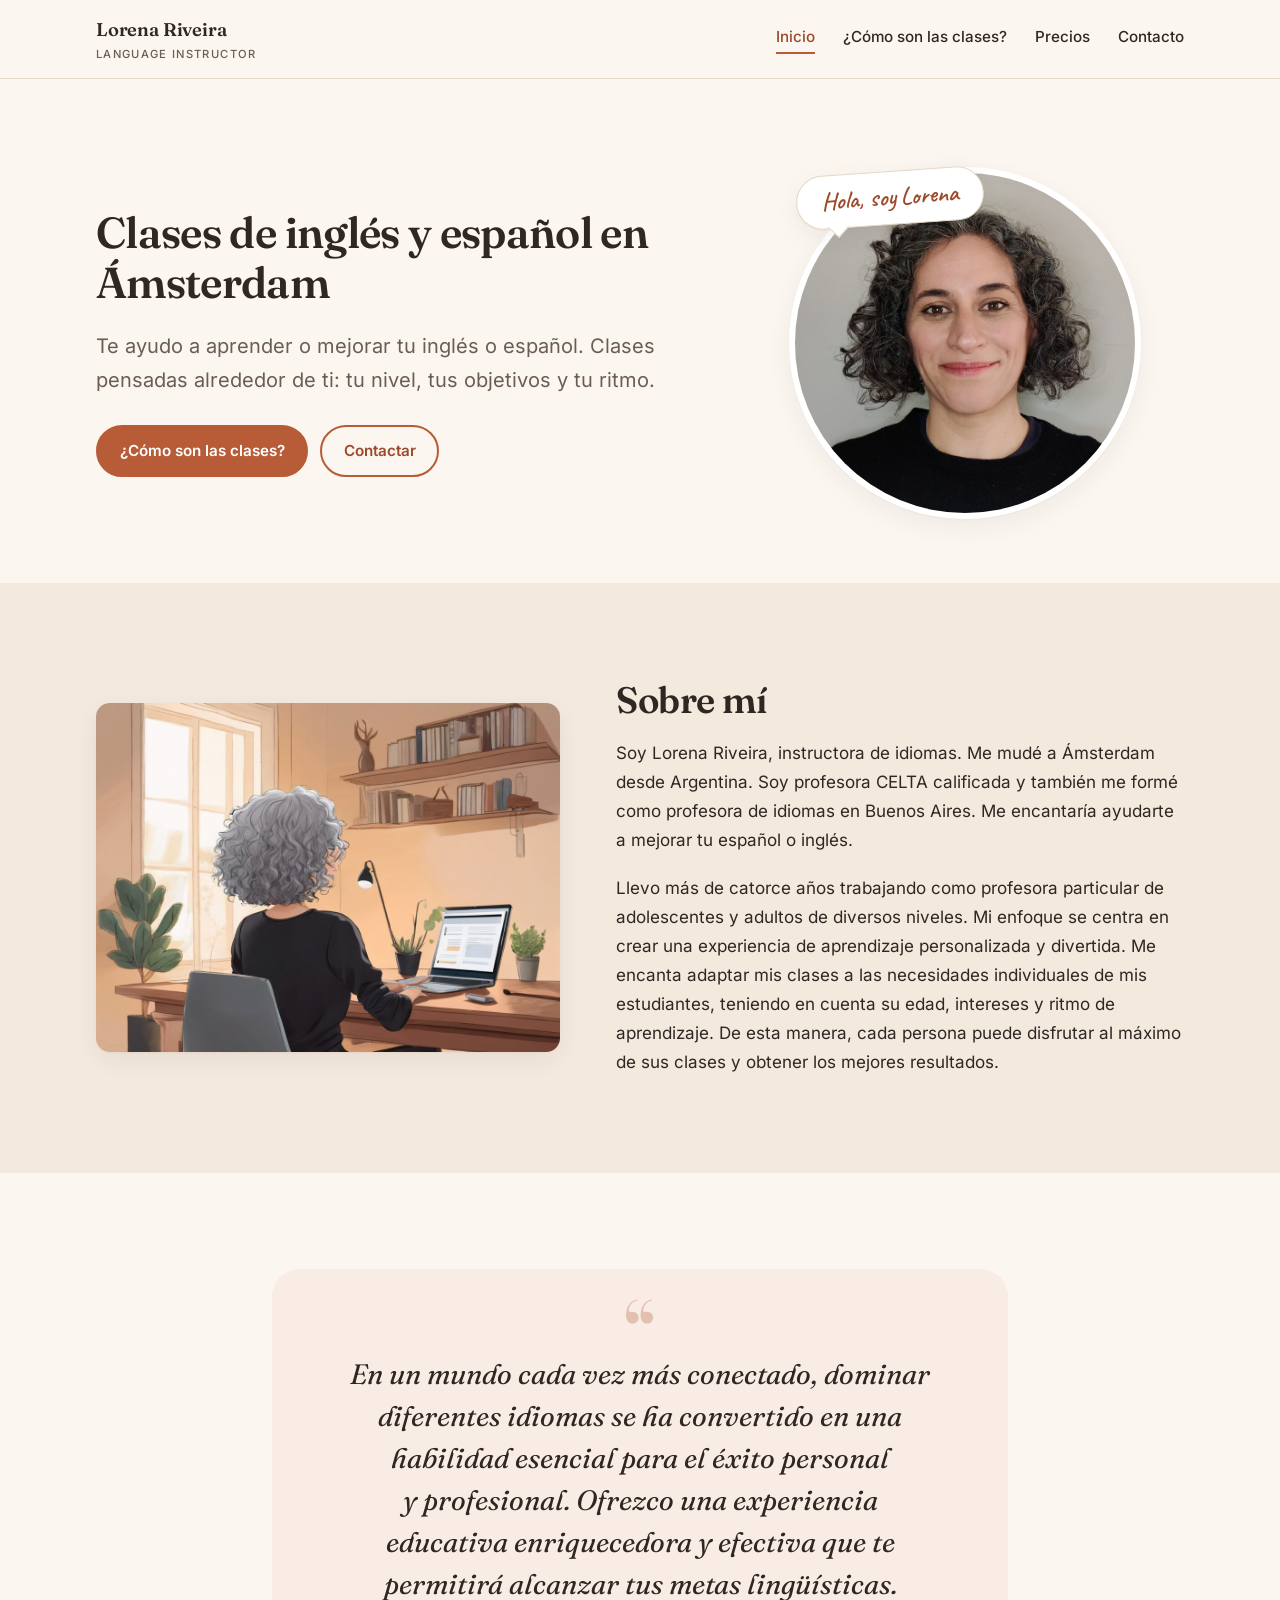
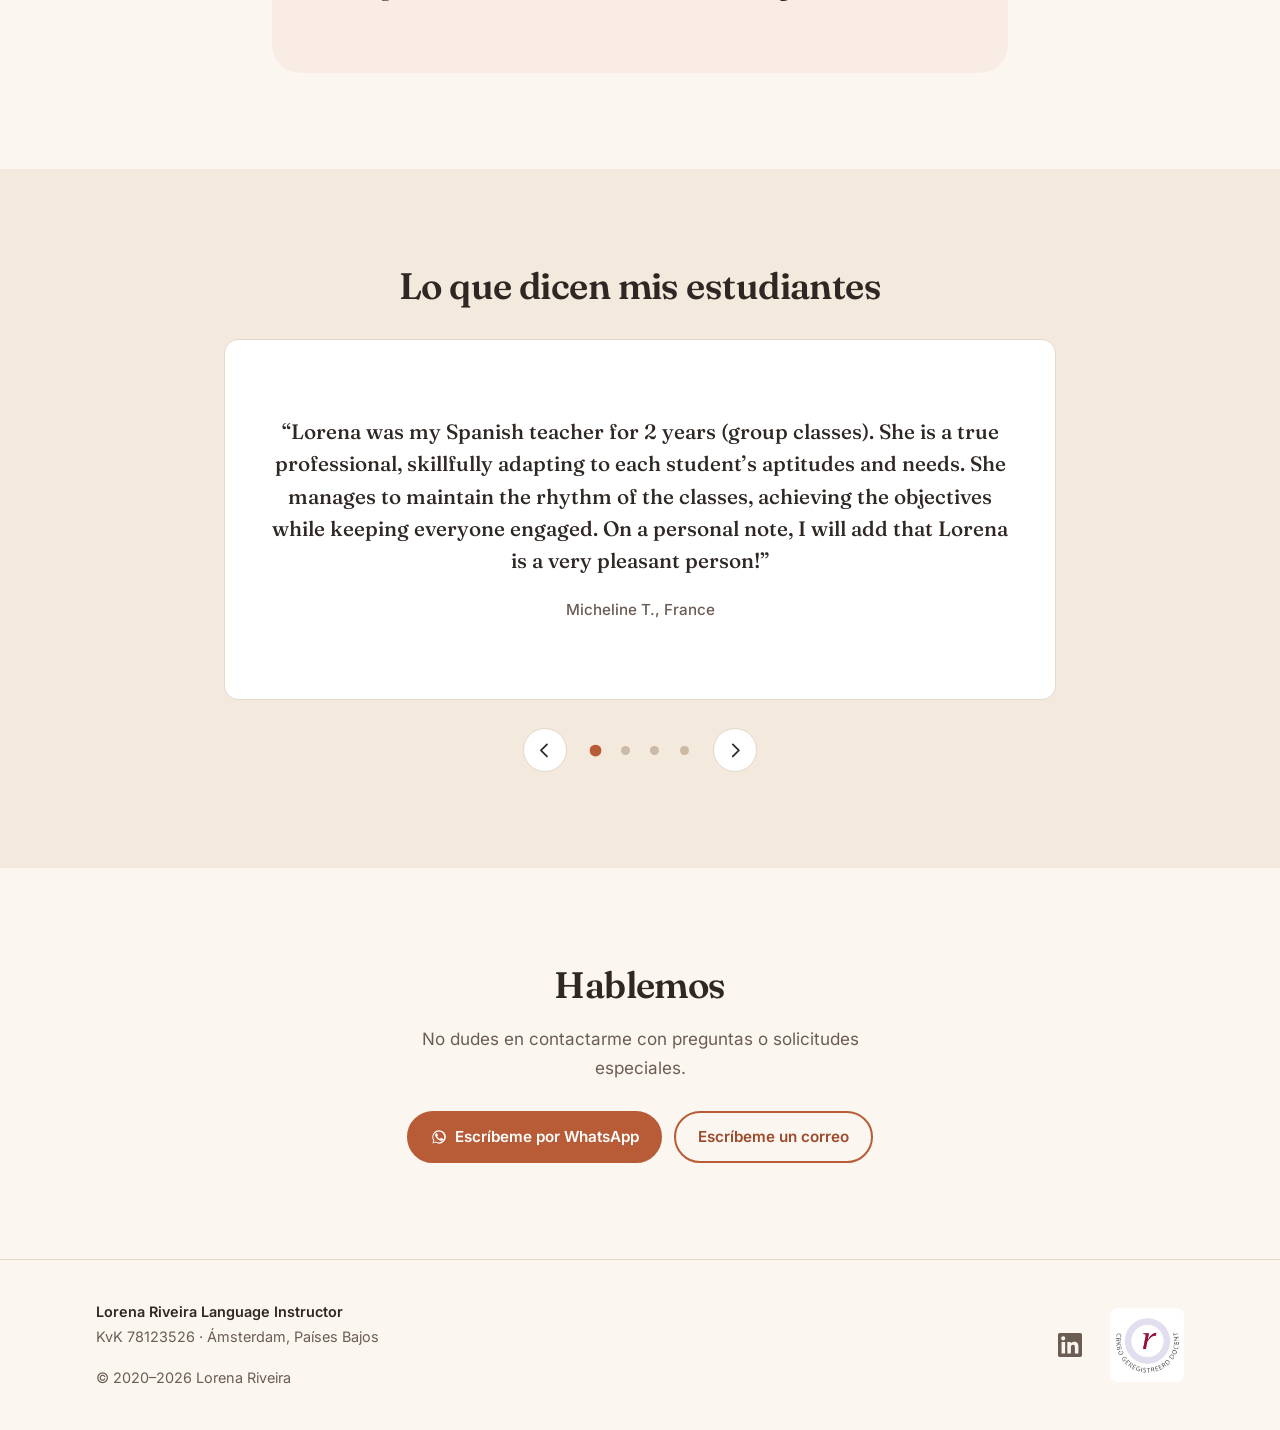
==== commit b71a0dc1: "Rehace la portada: nombre, servicio y viñeta junto a la foto Lorena pidió que su nombre y su servici" ====
--- a/index.html
+++ b/index.html
@@ -182,15 +182,18 @@
   <section class="portada">
     <div class="contenedor portada__grid">
       <div class="portada__texto">
-        <h1><span class="nowrap">Clases de inglés y español</span><br>individuales y grupales</h1>
-        <p class="portada__entradilla">Echa un vistazo para enterarte sobre las clases y mucho más.</p>
+        <h1>Clases de inglés y español en Ámsterdam</h1>
+        <p class="portada__entradilla">Te ayudo a aprender o mejorar tu inglés o español. Clases pensadas alrededor de ti: tu nivel, tus objetivos y tu ritmo.</p>
         <div class="portada__acciones">
           <a class="boton" href="clases.html">¿Cómo son las clases?</a>
           <a class="boton boton--fantasma" href="#contacto">Contactar</a>
         </div>
       </div>
-      <img class="retrato" src="assets/img/lorena-retrato.jpg" width="800" height="800"
-           alt="Retrato de Lorena Riveira">
+      <div class="portada__retrato">
+        <p class="portada__saludo">Hola, soy Lorena</p>
+        <img class="retrato" src="assets/img/lorena-retrato.jpg" width="800" height="800"
+             alt="Retrato de Lorena Riveira">
+      </div>
     </div>
   </section>
 
--- a/assets/css/style.css
+++ b/assets/css/style.css
@@ -8,10 +8,11 @@
    desde Google, el navegador de cada visitante le entrega su IP antes
    de que la página cargue y sin consentimiento. Ver CLAUDE.md.
 
-   Las dos son fuentes variables, así que un solo archivo cubre todo
-   el rango de grosores; por eso hay seis archivos y no catorce. Los
-   `unicode-range` son los de Google sin tocar: si el texto solo usa
-   latín básico, el navegador ni descarga el archivo `latin-ext`.
+   Las tres son fuentes variables, así que un solo archivo cubre todo
+   el rango de grosores de cada una; por eso hay ocho archivos y no
+   veintitantos. Los `unicode-range` son los de Google sin tocar: si el
+   texto solo usa latín básico, el navegador ni descarga el `latin-ext`.
+   Caveat solo la usa la viñeta de la portada.
    ------------------------------------------------------------------ */
 
 @font-face {
@@ -63,7 +64,25 @@
   unicode-range: U+0100-02BA, U+02BD-02C5, U+02C7-02CC, U+02CE-02D7, U+02DD-02FF, U+0304, U+0308, U+0329, U+1D00-1DBF, U+1E00-1E9F, U+1EF2-1EFF, U+2020, U+20A0-20AB, U+20AD-20C0, U+2113, U+2C60-2C7F, U+A720-A7FF;
 }
 
+@font-face {
+  font-family: "Caveat";
+  font-style: normal;
+  font-weight: 500 600;
+  font-display: swap;
+  src: url(../fuentes/caveat-normal-latin.woff2) format("woff2");
+  unicode-range: U+0000-00FF, U+0131, U+0152-0153, U+02BB-02BC, U+02C6, U+02DA, U+02DC, U+0304, U+0308, U+0329, U+2000-206F, U+20AC, U+2122, U+2191, U+2193, U+2212, U+2215, U+FEFF, U+FFFD;
+}
+@font-face {
+  font-family: "Caveat";
+  font-style: normal;
+  font-weight: 500 600;
+  font-display: swap;
+  src: url(../fuentes/caveat-normal-latin-ext.woff2) format("woff2");
+  unicode-range: U+0100-02BA, U+02BD-02C5, U+02C7-02CC, U+02CE-02D7, U+02DD-02FF, U+0304, U+0308, U+0329, U+1D00-1DBF, U+1E00-1E9F, U+1EF2-1EFF, U+2020, U+20A0-20AB, U+20AD-20C0, U+2113, U+2C60-2C7F, U+A720-A7FF;
+}
+
 :root {
+  --manuscrita: "Caveat", "Segoe Script", cursive;
   --crema:      #fbf6f0;
   --crema-alt:  #f4e9dd;
   --tinta:      #2f2723;
@@ -211,28 +230,79 @@
 
 .portada__grid {
   display: grid;
-  grid-template-columns: 1.3fr .8fr;
+  grid-template-columns: 1.2fr .9fr;
   gap: clamp(2rem, 5vw, 4rem);
   align-items: center;
 }
 
 /* La columna de texto se declara contenedor para poder medirla: así el
-   titular se dimensiona según su ancho real y nunca parte "Clases de
-   inglés y español" en dos, ni se desborda en pantallas estrechas. */
+   titular se dimensiona según su ancho real y no se desborda en pantallas
+   estrechas. Las medidas en cqi de aquí abajo se calculan sobre esta
+   columna, no sobre la ventana. */
 .portada__texto { container-type: inline-size; }
 
-.portada h1 { font-size: min(7cqi, 3.2rem); }
+.portada h1 { font-size: min(7.4cqi, 3.1rem); line-height: 1.15; }
+
+/* El saludo se ancla a la foto, no a la celda de la rejilla: por eso el
+   contenedor lleva el max-width y la imagen ocupa el 100% de él. Si el
+   max-width volviera a la imagen, en móvil la celda seguiría siendo ancha y
+   la viñeta se iría al borde de la pantalla, lejos de la cara. */
+.portada__retrato {
+  position: relative;
+  container-type: inline-size;   /* para que los cqi del saludo midan la foto */
+  width: 100%;
+  max-width: 22rem;
+  margin-inline: auto;
+}
+
+/* Flota sobre la foto y va algo torcida, para que parezca puesta a mano y no
+   un elemento más de la maqueta. La inclinación es del globo entero, cola
+   incluida, porque va en el mismo elemento. */
+.portada__saludo {
+  position: absolute;
+  top: 1%;
+  left: 2%;
+  z-index: 2;
+  margin: 0;
+  padding: .6rem 1.5rem .7rem;
+  background: #fff;
+  border: 1px solid var(--borde);
+  border-radius: 999px;
+  box-shadow: var(--sombra);
+  font-family: var(--manuscrita);
+  font-weight: 600;
+  /* La manuscrita tiene la equis mucho más baja que la Fraunces, así que a
+     igual tamaño se lee más pequeña: de ahí que vaya bastante por encima. */
+  font-size: clamp(1.45rem, 7cqi, 1.9rem);
+  line-height: 1.25;
+  color: var(--terracota-o);
+  white-space: nowrap;
+  rotate: -4deg;
+}
+
+/* La cola: un cuadrado girado 45°, con solo dos bordes, para que parezca que
+   sale de la viñeta y no una figura pegada encima. */
+.portada__saludo::after {
+  content: "";
+  position: absolute;
+  bottom: -.5rem;
+  left: 2rem;
+  width: .95rem;
+  height: .95rem;
+  background: #fff;
+  border-right: 1px solid var(--borde);
+  border-bottom: 1px solid var(--borde);
+  rotate: 45deg;
+}
 
 /* Portada sin imagen: una sola columna centrada. */
 .portada--simple .portada__texto { max-width: 42rem; margin-inline: auto; text-align: center; }
 .portada--simple .portada__entradilla { max-width: 38ch; margin-inline: auto; }
 
-.nowrap { white-space: nowrap; }
-
 .portada__entradilla {
   font-size: clamp(1.05rem, 2vw, 1.25rem);
   color: var(--tinta-suave);
-  max-width: 34ch;
+  max-width: 44ch;
 }
 
 .portada__acciones { display: flex; gap: .75rem; flex-wrap: wrap; margin-top: 1.75rem; }
@@ -240,9 +310,8 @@
 /* El retrato es solo imagen, sin enlace: es lo primero que se ve y sacar de la
    página desde ahí sería trabajar en contra. LinkedIn se enlaza desde el pie. */
 .retrato {
+  display: block;
   width: 100%;
-  max-width: 20rem;
-  margin-inline: auto;
   border-radius: 50%;
   aspect-ratio: 1;
   object-fit: cover;
@@ -710,7 +779,9 @@
   .sobre__grid { grid-template-columns: 1fr; }
 
   .portada__grid > :first-child { order: 2; }
-  .retrato { max-width: 15rem; }
+  /* El max-width va al contenedor, no a la imagen: si fuera a la imagen, la
+     viñeta del saludo se anclaría a la celda ancha y no a la cara. */
+  .portada__retrato { max-width: 16rem; }
   .portada__entradilla { max-width: none; }
   .cabecera__inner { justify-content: center; text-align: center; }
   .pie__inner { justify-content: center; text-align: center; }
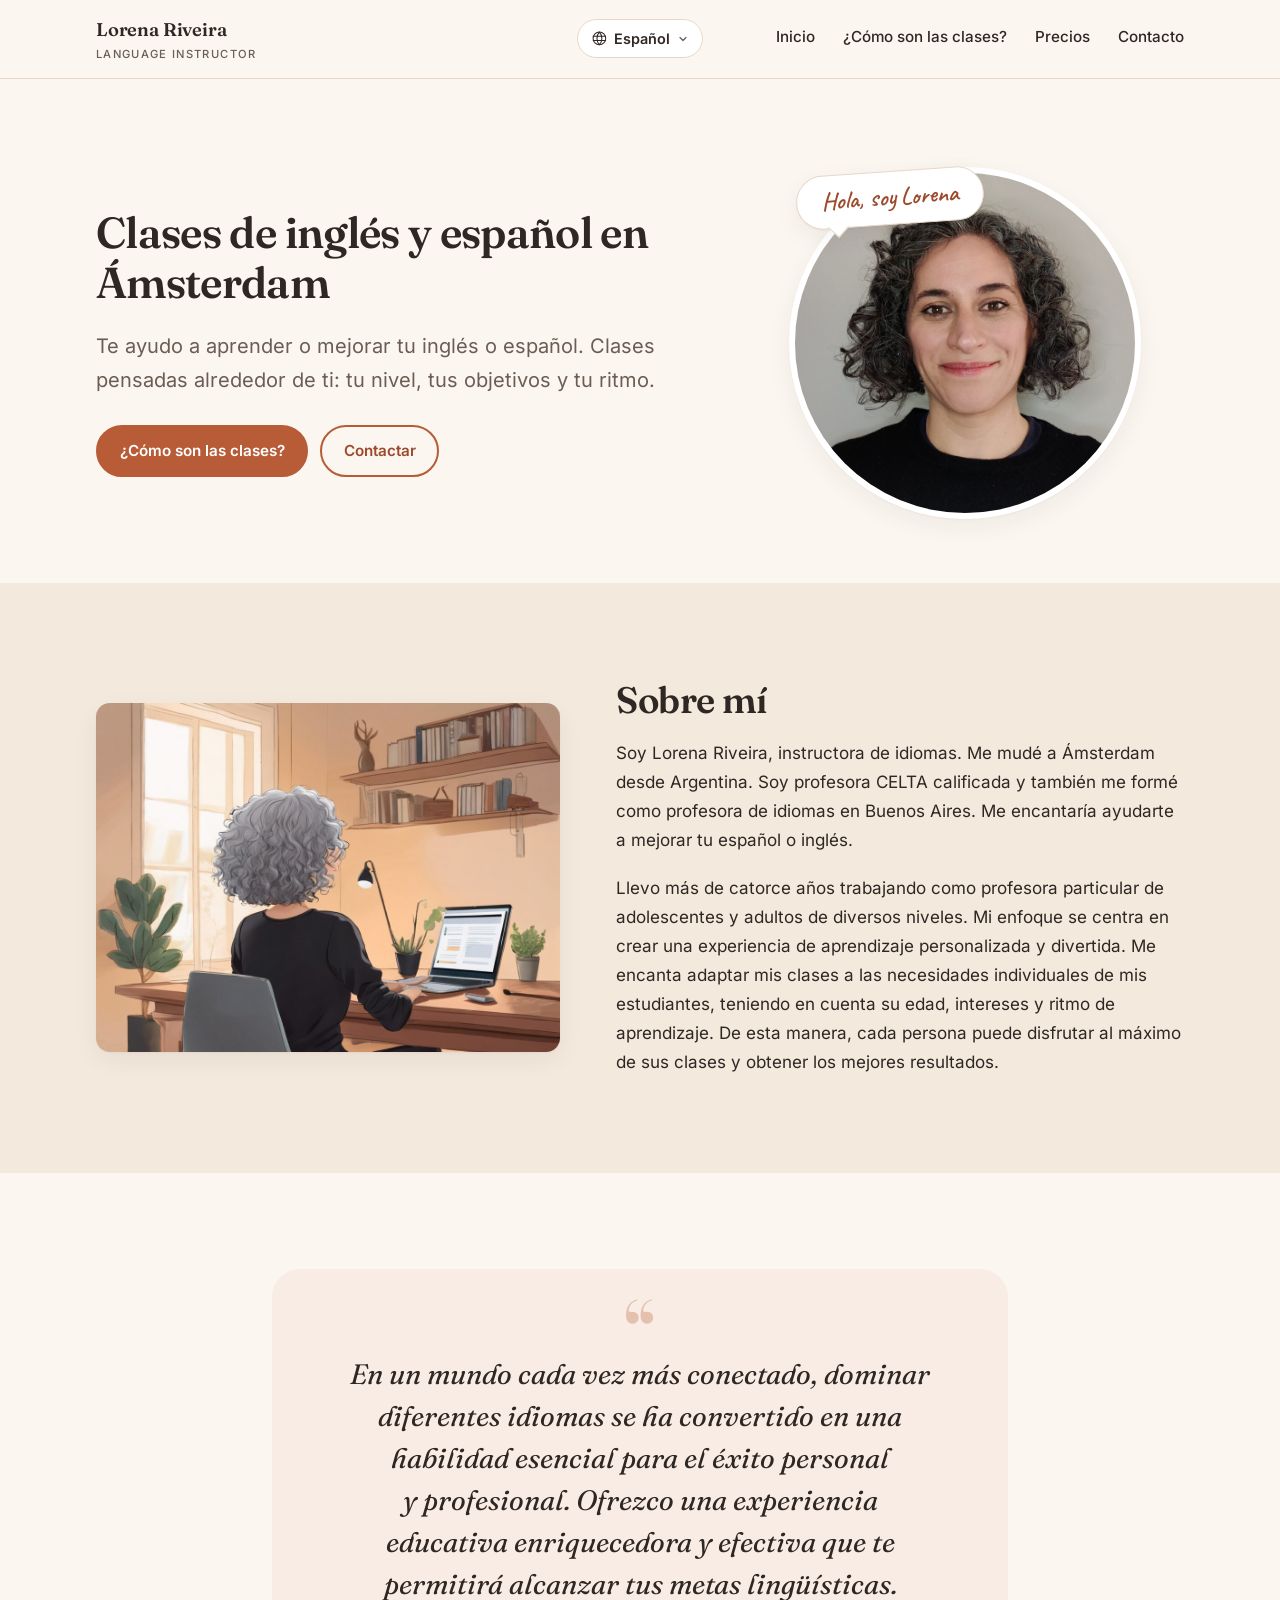
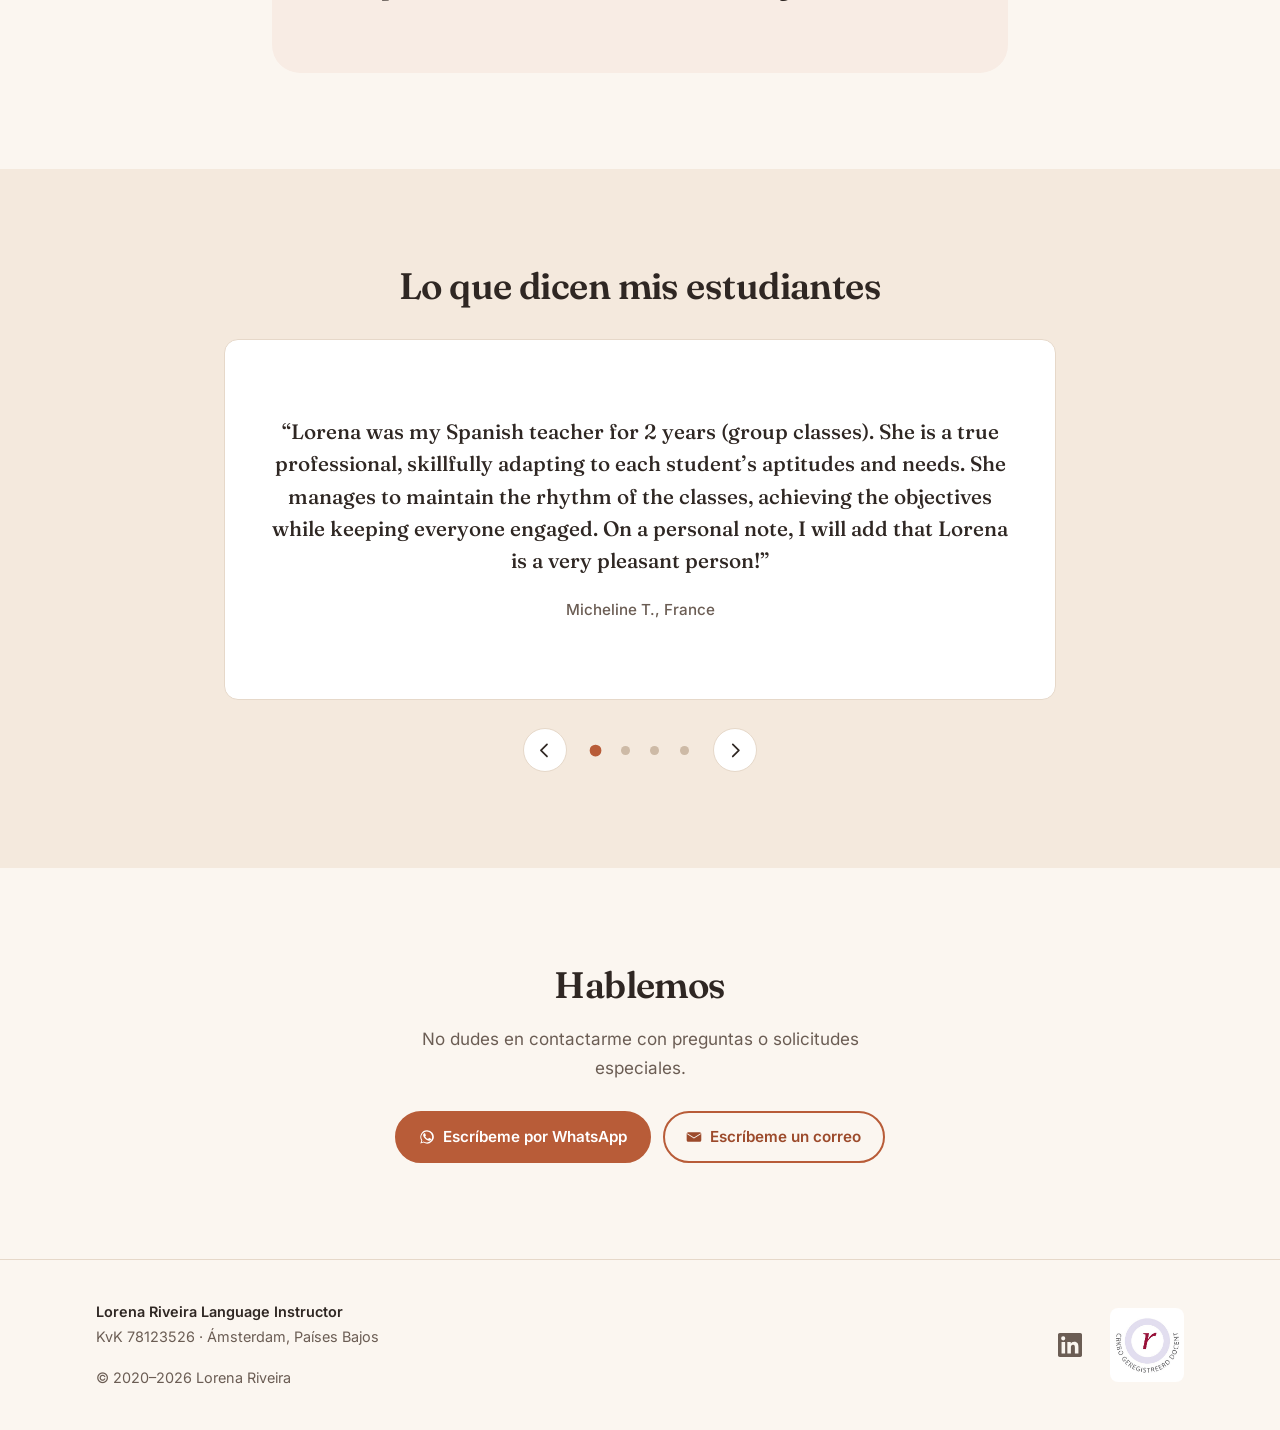
==== commit e65d943b: "Pone icono de sobre en el botón de correo El botón de correo va con icono, como el de WhatsApp, en l" ====
--- a/index.html
+++ b/index.html
@@ -6,6 +6,9 @@
 <title>Lorena Riveira — Clases de inglés y español en Ámsterdam</title>
 <meta name="description" content="Clases de inglés y español, individuales y grupales, presenciales y online. Profesora CELTA con más de catorce años de experiencia con adolescentes y adultos.">
 <link rel="canonical" href="https://lorenariveira.com/">
+<link rel="alternate" hreflang="es" href="https://lorenariveira.com/">
+<link rel="alternate" hreflang="en" href="https://lorenariveira.com/en/">
+<link rel="alternate" hreflang="x-default" href="https://lorenariveira.com/">
 <meta property="og:title" content="Lorena Riveira — Clases de inglés y español">
 <meta property="og:description" content="Clases individuales y grupales, presenciales y online, adaptadas a tus necesidades.">
 <meta property="og:image" content="https://lorenariveira.com/assets/img/lorena-retrato.jpg">
@@ -168,6 +171,25 @@
 <header class="cabecera">
   <div class="contenedor cabecera__inner">
     <a class="marca" href="index.html">Lorena Riveira<span>Language Instructor</span></a>
+
+    <details class="idiomas">
+      <summary class="idiomas__actual" title="Idioma / Language">
+        <svg class="idiomas__globo" viewBox="0 0 24 24" fill="none" stroke="currentColor" stroke-width="1.5" stroke-linecap="round" stroke-linejoin="round" aria-hidden="true">
+          <circle cx="12" cy="12" r="9"/>
+          <path d="M3.2 9h17.6M3.2 15h17.6"/>
+          <path d="M12 3c2.3 2.4 3.5 5.4 3.5 9s-1.2 6.6-3.5 9c-2.3-2.4-3.5-5.4-3.5-9S9.7 5.4 12 3z"/>
+        </svg>
+        Español
+        <svg class="idiomas__flecha" viewBox="0 0 24 24" fill="none" stroke="currentColor" stroke-width="2.5" stroke-linecap="round" stroke-linejoin="round" aria-hidden="true">
+          <path d="M6 9l6 6 6-6"/>
+        </svg>
+      </summary>
+      <ul class="idiomas__menu">
+        <li><a href="index.html" lang="es" hreflang="es" aria-current="page">Español</a></li>
+        <li><a href="en/" lang="en" hreflang="en">English</a></li>
+      </ul>
+    </details>
+
     <nav class="nav" aria-label="Navegación principal">
       <a href="index.html" aria-current="page">Inicio</a>
       <a href="clases.html">¿Cómo son las clases?</a>
@@ -277,7 +299,10 @@
           <svg viewBox="0 0 24 24" aria-hidden="true"><path d="M17.5 14.4c-.3-.2-1.7-.9-2-1-.3-.1-.5-.1-.7.2-.2.3-.7.9-.9 1.1-.2.2-.3.2-.6.1-.3-.2-1.2-.5-2.3-1.4-.9-.8-1.4-1.7-1.6-2-.2-.3 0-.5.1-.6l.5-.6c.1-.2.2-.3.3-.5 0-.2 0-.4 0-.5 0-.2-.7-1.6-.9-2.2-.2-.6-.5-.5-.7-.5h-.6c-.2 0-.5.1-.8.4-.3.3-1 1-1 2.5s1.1 2.9 1.2 3.1c.2.2 2.1 3.2 5.1 4.5.7.3 1.3.5 1.7.6.7.2 1.4.2 1.9.1.6-.1 1.7-.7 2-1.4.2-.7.2-1.3.2-1.4-.1-.1-.3-.2-.6-.3zM12 2A10 10 0 0 0 3.5 17.2L2 22l4.9-1.6A10 10 0 1 0 12 2zm0 18.2c-1.6 0-3.2-.4-4.5-1.2l-.3-.2-3 1 .8-2.9-.2-.3A8.2 8.2 0 1 1 12 20.2z"/></svg>
           Escríbeme por WhatsApp
         </a>
-        <a class="boton boton--fantasma" href="mailto:info@lorenariveira.com?subject=Contacto%20desde%20lorenariveira.com" target="_blank" rel="noopener">Escríbeme un correo</a>
+        <a class="boton boton--fantasma" href="mailto:info@lorenariveira.com?subject=Contacto%20desde%20lorenariveira.com" target="_blank" rel="noopener">
+          <svg viewBox="0 0 24 24" aria-hidden="true"><path fill-rule="evenodd" d="M3.4 4.8h17.2A2.4 2.4 0 0 1 23 7.2v9.6a2.4 2.4 0 0 1-2.4 2.4H3.4A2.4 2.4 0 0 1 1 16.8V7.2a2.4 2.4 0 0 1 2.4-2.4zM1.9 7.9l10.1 6.3 10.1-6.3V6.3L12 12.6 1.9 6.3z"/></svg>
+          Escríbeme un correo
+        </a>
       </div>
     </div>
   </section>
--- a/assets/css/style.css
+++ b/assets/css/style.css
@@ -170,14 +170,19 @@
   border-bottom: 1px solid var(--borde);
 }
 
+/* Tres columnas y no `space-between` porque el selector de idioma va
+   centrado en la ventana, no a medio camino entre la marca y el menú:
+   con `1fr auto 1fr` el centro es el centro aunque los lados midan
+   distinto. */
 .cabecera__inner {
-  display: flex;
+  display: grid;
+  grid-template-columns: 1fr auto 1fr;
   align-items: center;
-  justify-content: space-between;
   gap: 1.5rem;
   padding: .85rem 0;
-  flex-wrap: wrap;
-}
+}
+
+.cabecera__inner .nav { justify-self: end; }
 
 .marca {
   font-family: var(--display);
@@ -201,7 +206,79 @@
   border-bottom: 2px solid transparent;
 }
 .nav a:hover { border-bottom-color: var(--terracota); }
-.nav a[aria-current="page"] { border-bottom-color: var(--terracota); color: var(--terracota-o); }
+/* Selector de idioma ----------------------------------------------- */
+/* Es un `<details>` a propósito: abre y cierra sin JavaScript, así que
+   cambiar de idioma sigue siendo posible con los scripts bloqueados.
+   No lo conviertas en un menú de `<button>` + JS. */
+.idiomas {
+  position: relative;
+  justify-self: center;
+}
+
+.idiomas__actual {
+  display: inline-flex;
+  align-items: center;
+  gap: .4rem;
+  cursor: pointer;
+  list-style: none;
+  font-size: .9rem;
+  font-weight: 600;
+  color: var(--tinta);
+  padding: .4rem .85rem;
+  border: 1px solid var(--borde);
+  border-radius: 999px;
+  background: #fff;
+  white-space: nowrap;
+}
+
+/* El triángulo que Safari y Chrome dibujan solos en `summary`. */
+.idiomas__actual::-webkit-details-marker { display: none; }
+
+.idiomas__actual:hover { border-color: var(--terracota); color: var(--terracota-o); }
+
+.idiomas__globo { width: 1.05rem; height: 1.05rem; flex: none; }
+
+.idiomas__flecha {
+  width: .75rem;
+  height: .75rem;
+  flex: none;
+  color: var(--tinta-suave);
+  transition: transform .18s ease;
+}
+
+.idiomas[open] .idiomas__flecha { transform: rotate(180deg); }
+
+/* Absoluto para que abrirlo no empuje la cabecera ni mueva el menú. */
+.idiomas__menu {
+  position: absolute;
+  top: calc(100% + .45rem);
+  left: 50%;
+  transform: translateX(-50%);
+  z-index: 60;
+  min-width: 100%;
+  margin: 0;
+  padding: .35rem;
+  list-style: none;
+  background: #fff;
+  border: 1px solid var(--borde);
+  border-radius: var(--radio);
+  box-shadow: var(--sombra);
+}
+
+.idiomas__menu a {
+  display: block;
+  padding: .5rem .9rem;
+  border-radius: 8px;
+  font-size: .9rem;
+  font-weight: 500;
+  color: var(--tinta);
+  text-decoration: none;
+  white-space: nowrap;
+}
+
+.idiomas__menu a:hover { background: var(--crema-alt); color: var(--terracota-o); }
+
+.idiomas__menu a[aria-current] { font-weight: 700; color: var(--terracota-o); }
 
 /* Botones ---------------------------------------------------------- */
 .boton {
@@ -366,9 +443,16 @@
 }
 
 /* Tarjetas --------------------------------------------------------- */
+/* El mínimo de 20rem no es estético: es el ancho por debajo del cual los
+   títulos de tres palabras largas ya no caben en una línea. Con 17rem la
+   rejilla mantenía tres columnas hasta ventanas de 1024 px, y ahí el
+   título más largo de cada idioma partía en dos y descuadraba la fila.
+   Con 20rem la tercera columna se cae antes y las tarjetas nunca bajan de
+   un ancho legible. Si tocas este valor, comprueba los títulos a 1024 px
+   en `clases.html` y en `en/lessons.html`, que son los que primero parten. */
 .tarjetas {
   display: grid;
-  grid-template-columns: repeat(auto-fit, minmax(17rem, 1fr));
+  grid-template-columns: repeat(auto-fit, minmax(20rem, 1fr));
   gap: 1.5rem;
   list-style: none;
   padding: 0;
@@ -393,7 +477,14 @@
   box-shadow: 0 3px 6px rgb(47 39 35 / .06), 0 20px 44px rgb(47 39 35 / .13);
 }
 
-.tarjeta h3 { color: var(--terracota-o); margin-bottom: .55rem; text-align: center; }
+/* Algo menor que el h3 general (1.2rem) para que el título más largo entre
+   en una línea con holgura en la tarjeta más estrecha de tres columnas. */
+.tarjeta h3 {
+  color: var(--terracota-o);
+  font-size: 1.12rem;
+  margin-bottom: .55rem;
+  text-align: center;
+}
 .tarjeta p { color: var(--tinta-suave); font-size: 1rem; }
 
 .tarjeta__icono {
@@ -783,7 +874,16 @@
      viñeta del saludo se anclaría a la celda ancha y no a la cara. */
   .portada__retrato { max-width: 16rem; }
   .portada__entradilla { max-width: none; }
-  .cabecera__inner { justify-content: center; text-align: center; }
+  /* Una sola columna: marca, idioma y menú apilados y centrados. */
+  .cabecera__inner {
+    grid-template-columns: 1fr;
+    justify-items: center;
+    text-align: center;
+    gap: .75rem;
+  }
+  /* `justify-content` además de `justify-self`: sin él, cuando el menú
+     parte en dos líneas la segunda se queda pegada a la izquierda. */
+  .cabecera__inner .nav { justify-self: center; justify-content: center; }
   .pie__inner { justify-content: center; text-align: center; }
 }
 
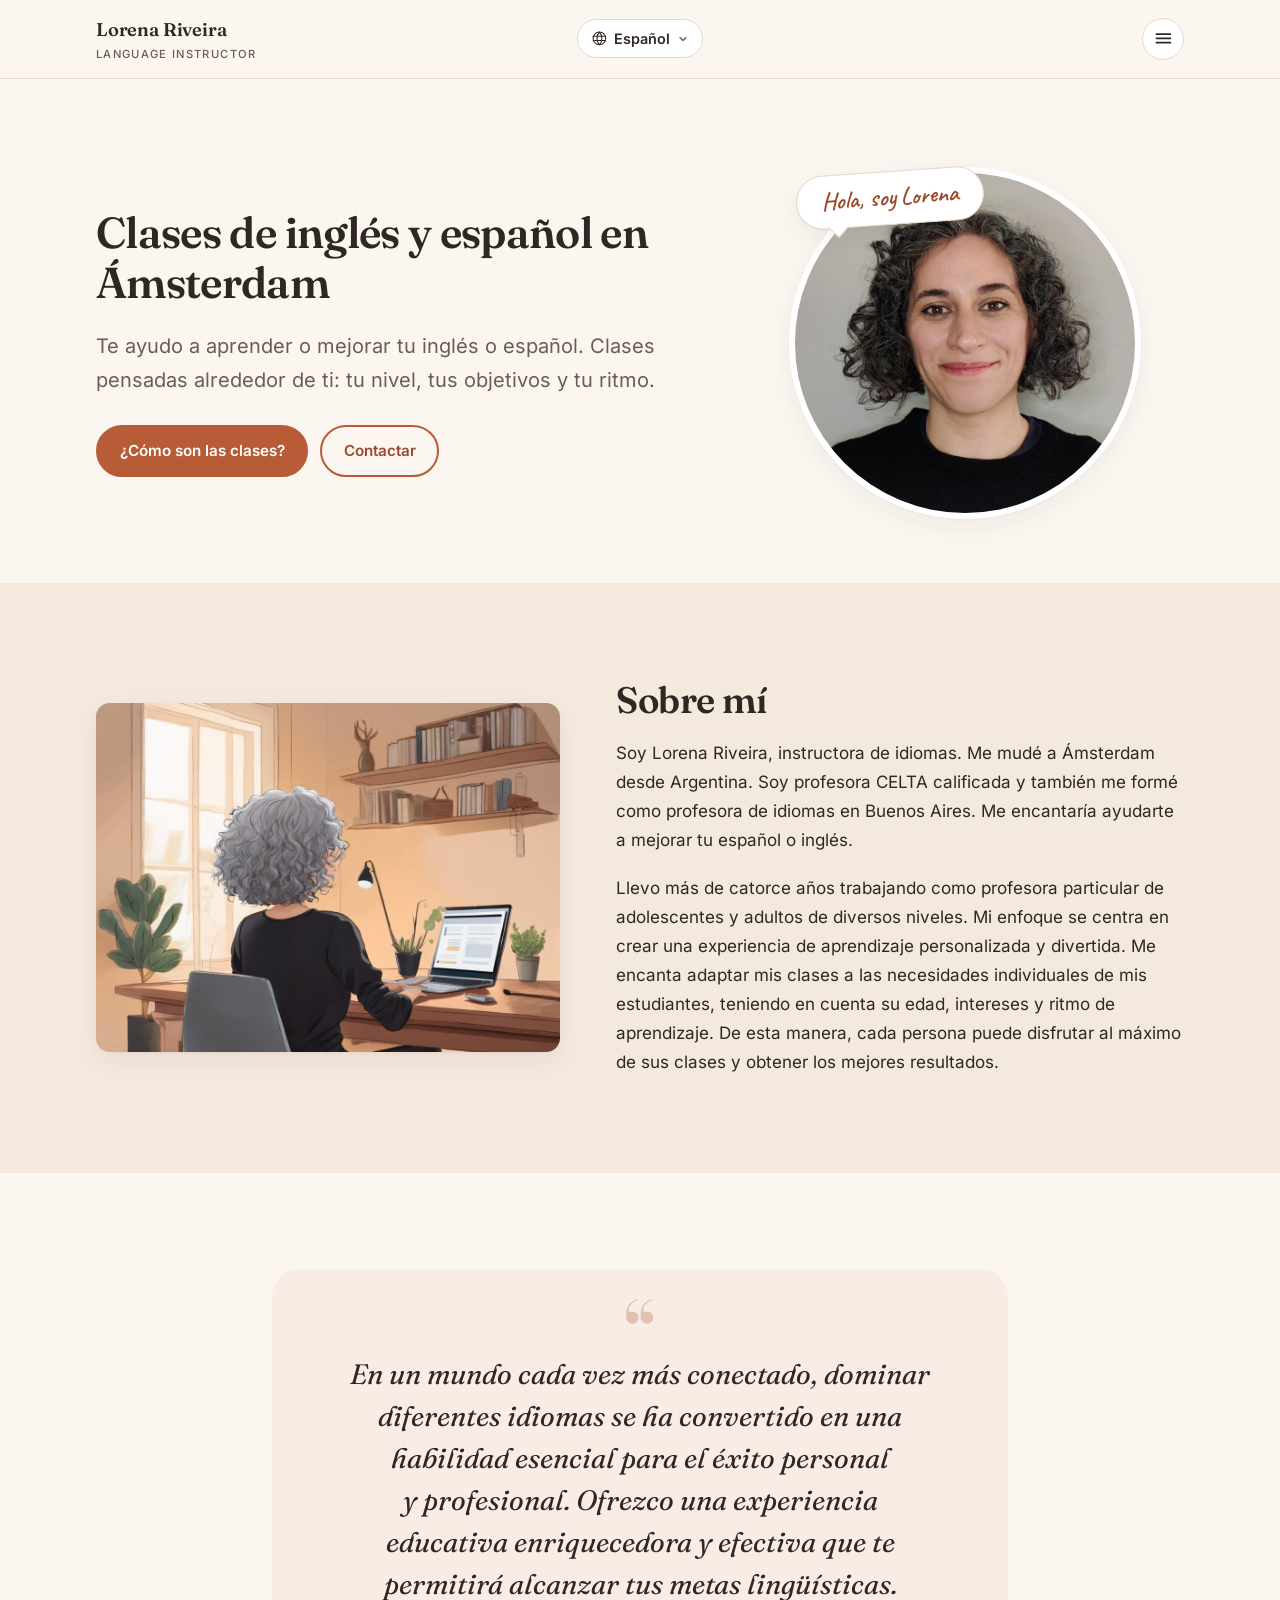
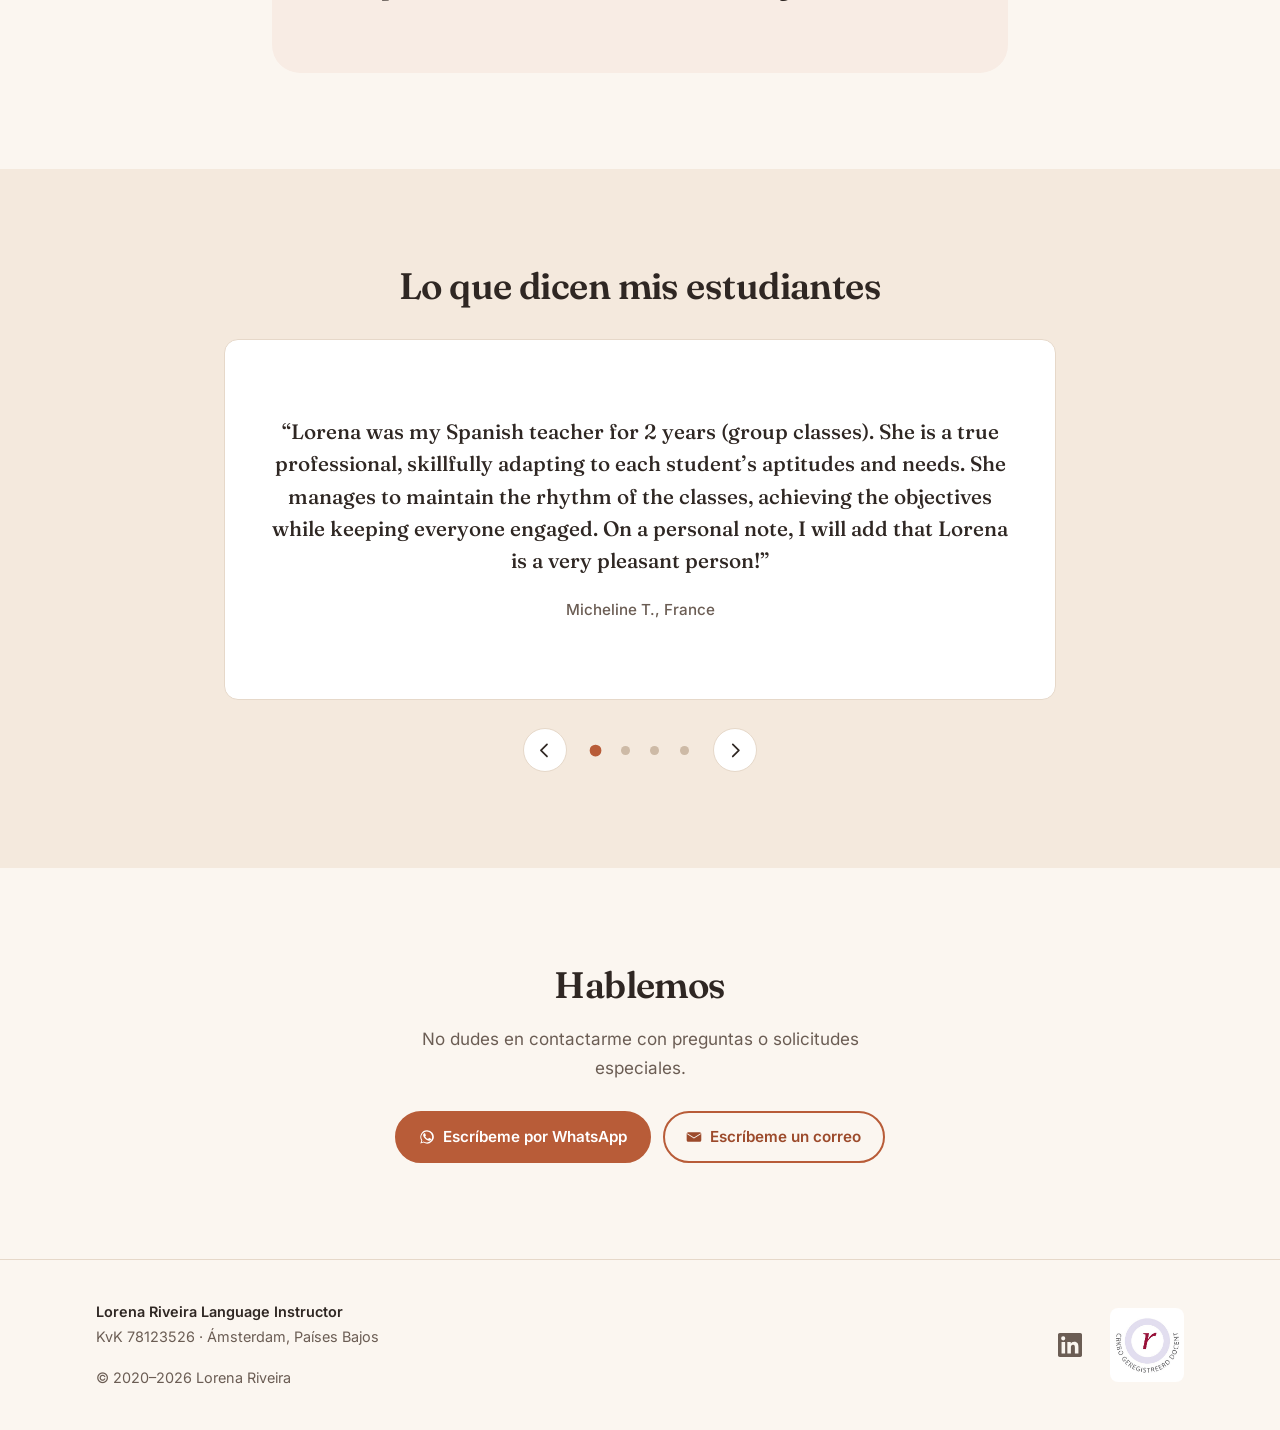
==== commit 4ed14d83: "Pliega el menú tras un botón de tres rayas en móvil y tableta Hasta 66rem el menú de navegación va d" ====
--- a/index.html
+++ b/index.html
@@ -179,7 +179,7 @@
           <path d="M3.2 9h17.6M3.2 15h17.6"/>
           <path d="M12 3c2.3 2.4 3.5 5.4 3.5 9s-1.2 6.6-3.5 9c-2.3-2.4-3.5-5.4-3.5-9S9.7 5.4 12 3z"/>
         </svg>
-        Español
+        <span class="idiomas__nombre">Español</span>
         <svg class="idiomas__flecha" viewBox="0 0 24 24" fill="none" stroke="currentColor" stroke-width="2.5" stroke-linecap="round" stroke-linejoin="round" aria-hidden="true">
           <path d="M6 9l6 6 6-6"/>
         </svg>
@@ -190,12 +190,23 @@
       </ul>
     </details>
 
-    <nav class="nav" aria-label="Navegación principal">
-      <a href="index.html" aria-current="page">Inicio</a>
-      <a href="clases.html">¿Cómo son las clases?</a>
-      <a href="clases.html#precios">Precios</a>
-      <a href="#contacto">Contacto</a>
-    </nav>
+    <details class="menu">
+      <summary class="menu__boton">
+        <svg class="menu__abrir" viewBox="0 0 24 24" fill="none" stroke="currentColor" stroke-width="2" stroke-linecap="round" aria-hidden="true">
+          <path d="M4 7h16M4 12h16M4 17h16"/>
+        </svg>
+        <svg class="menu__cerrar" viewBox="0 0 24 24" fill="none" stroke="currentColor" stroke-width="2" stroke-linecap="round" aria-hidden="true">
+          <path d="M6 6l12 12M18 6L6 18"/>
+        </svg>
+        <span class="oculto">Menú</span>
+      </summary>
+      <nav class="nav" aria-label="Navegación principal">
+        <a href="index.html" aria-current="page">Inicio</a>
+        <a href="clases.html">¿Cómo son las clases?</a>
+        <a href="clases.html#precios">Precios</a>
+        <a href="#contacto">Contacto</a>
+      </nav>
+    </details>
   </div>
 </header>
 
@@ -329,6 +340,7 @@
   </div>
 </footer>
 
+<script src="assets/js/menu.js" defer></script>
 <script src="assets/js/revelar.js" defer></script>
 <script src="assets/js/carrusel.js" defer></script>
 </body>
--- a/assets/css/style.css
+++ b/assets/css/style.css
@@ -182,7 +182,7 @@
   padding: .85rem 0;
 }
 
-.cabecera__inner .nav { justify-self: end; }
+.cabecera__inner .menu { justify-self: end; }
 
 .marca {
   font-family: var(--display);
@@ -206,6 +206,53 @@
   border-bottom: 2px solid transparent;
 }
 .nav a:hover { border-bottom-color: var(--terracota); }
+
+/* Menú de navegación ----------------------------------------------- */
+/* En móvil y tableta el menú se pliega tras el botón de tres rayas. Es un `<details>`
+   por lo mismo que el selector de idioma: abre y cierra sin JavaScript.
+   En pantalla ancha el botón se oculta y `::details-content` se fuerza a
+   visible, así que el menú se ve siempre aunque el `<details>` esté cerrado.
+   Un navegador que no conozca `::details-content` se salta ese bloque y
+   enseña el botón también en pantalla ancha: peor, pero sigue funcionando. */
+.menu__boton {
+  display: grid;
+  place-items: center;
+  width: 2.6rem;
+  height: 2.6rem;
+  cursor: pointer;
+  list-style: none;
+  color: var(--tinta);
+  border: 1px solid var(--borde);
+  border-radius: 999px;
+  background: #fff;
+}
+
+.menu__boton::-webkit-details-marker { display: none; }
+
+.menu__boton:hover { border-color: var(--terracota); color: var(--terracota-o); }
+
+.menu__boton svg { width: 1.3rem; height: 1.3rem; }
+
+.menu__cerrar,
+.menu[open] .menu__abrir { display: none; }
+.menu[open] .menu__cerrar { display: block; }
+
+@media (width > 66rem) {
+  @supports selector(::details-content) {
+    .menu__boton { display: none; }
+    .menu::details-content { content-visibility: visible; }
+  }
+}
+
+/* Texto solo para lectores de pantalla, como la etiqueta del botón. */
+.oculto {
+  position: absolute;
+  width: 1px;
+  height: 1px;
+  overflow: hidden;
+  clip-path: inset(50%);
+  white-space: nowrap;
+}
 /* Selector de idioma ----------------------------------------------- */
 /* Es un `<details>` a propósito: abre y cierra sin JavaScript, así que
    cambiar de idioma sigue siendo posible con los scripts bloqueados.
@@ -864,6 +911,38 @@
 .pie__social:hover { color: var(--terracota); background: var(--crema-alt); }
 .pie__social svg { width: 1.5rem; height: 1.5rem; }
 
+/* Menú plegado: móvil y tableta ------------------------------------ */
+/* El corte no es el de móvil (46rem) sino 66rem: el menú de ordenador parte en
+   dos líneas hasta unos 1030 px en español y 980 px en inglés, lo que incluye
+   el iPad en horizontal. Si se alarga el texto de un enlace, vuelve a medirlo. */
+@media (max-width: 66rem) {
+  /* El menú abierto es una franja a todo el ancho bajo la cabecera. No hay
+     ningún elemento posicionado entre medias, así que el `absolute` se mide
+     contra `.cabecera`, que es `sticky`. */
+  .menu .nav {
+    position: absolute;
+    top: 100%;
+    left: 0;
+    right: 0;
+    flex-direction: column;
+    gap: 0;
+    padding: .25rem 1.25rem .75rem;
+    background: var(--crema);
+    border-bottom: 1px solid var(--borde);
+    box-shadow: var(--sombra);
+  }
+  .menu .nav a {
+    width: 100%;
+    max-width: 24rem;
+    padding: .85rem 0;
+    text-align: center;
+    font-size: 1.05rem;
+    border-bottom: 1px solid var(--borde);
+  }
+  .menu .nav a:last-child { border-bottom: 0; }
+  .menu .nav a:hover { border-bottom-color: var(--borde); color: var(--terracota-o); }
+}
+
 /* Adaptación a móvil ----------------------------------------------- */
 @media (max-width: 46rem) {
   .portada__grid,
@@ -874,17 +953,33 @@
      viñeta del saludo se anclaría a la celda ancha y no a la cara. */
   .portada__retrato { max-width: 16rem; }
   .portada__entradilla { max-width: none; }
-  /* Una sola columna: marca, idioma y menú apilados y centrados. */
+  /* Una sola fila: la marca a la izquierda, y el idioma y el botón del menú
+     juntos a la derecha. El selector deja de ir centrado en la ventana
+     porque en móvil no cabe a la vez centrado y entero. */
   .cabecera__inner {
-    grid-template-columns: 1fr;
-    justify-items: center;
-    text-align: center;
-    gap: .75rem;
+    grid-template-columns: 1fr auto auto;
+    gap: .6rem;
   }
-  /* `justify-content` además de `justify-self`: sin él, cuando el menú
-     parte en dos líneas la segunda se queda pegada a la izquierda. */
-  .cabecera__inner .nav { justify-self: center; justify-content: center; }
+  .cabecera__inner .idiomas { justify-self: end; }
+
   .pie__inner { justify-content: center; text-align: center; }
+}
+
+/* Por debajo de 390 px no caben en una fila la marca, el selector con el
+   nombre del idioma y el botón del menú, y la marca partía en dos líneas.
+   El nombre se esconde a la vista pero no a los lectores de pantalla, y el
+   globo sigue diciendo «idioma» en cualquier lengua. A 320 px ni así cabía
+   el subtítulo de la marca: se le aprieta el espaciado entre letras. */
+@media (max-width: 24.35rem) {
+  .marca span { letter-spacing: .05em; white-space: nowrap; }
+  .idiomas__nombre {
+    position: absolute;
+    width: 1px;
+    height: 1px;
+    overflow: hidden;
+    clip-path: inset(50%);
+    white-space: nowrap;
+  }
 }
 
 @media (prefers-reduced-motion: reduce) {
